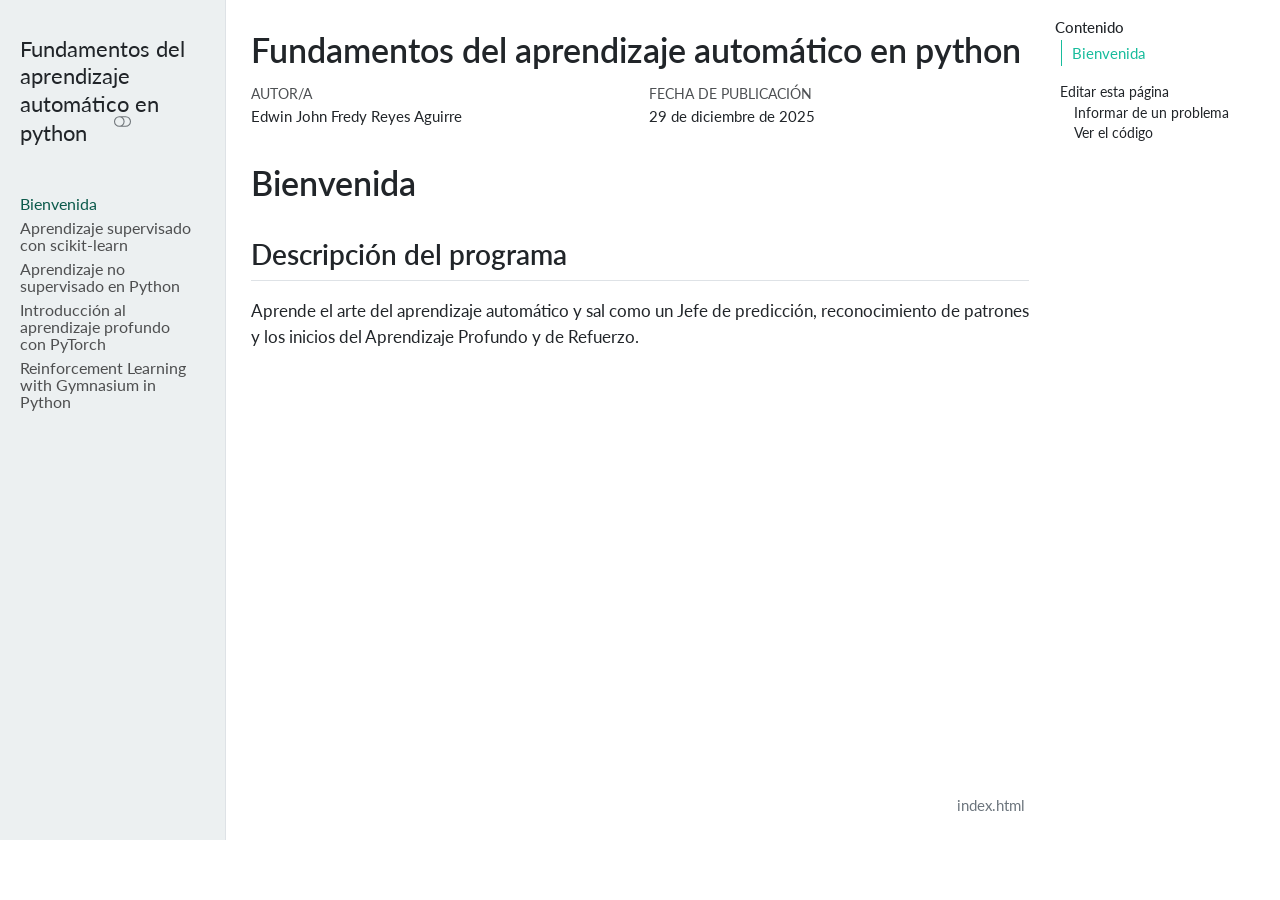
==== docs/index.html @ f4678361 "Inicializa libro Quarto del programa" ====
<!DOCTYPE html>
<html xmlns="http://www.w3.org/1999/xhtml" lang="es" xml:lang="es"><head>

<meta charset="utf-8">
<meta name="generator" content="quarto-1.7.32">

<meta name="viewport" content="width=device-width, initial-scale=1.0, user-scalable=yes">

<meta name="author" content="Edwin John Fredy Reyes Aguirre">

<title>Fundamentos del aprendizaje automático en python</title>
<style>
code{white-space: pre-wrap;}
span.smallcaps{font-variant: small-caps;}
div.columns{display: flex; gap: min(4vw, 1.5em);}
div.column{flex: auto; overflow-x: auto;}
div.hanging-indent{margin-left: 1.5em; text-indent: -1.5em;}
ul.task-list{list-style: none;}
ul.task-list li input[type="checkbox"] {
  width: 0.8em;
  margin: 0 0.8em 0.2em -1em; /* quarto-specific, see https://github.com/quarto-dev/quarto-cli/issues/4556 */ 
  vertical-align: middle;
}
</style>


<script src="site_libs/quarto-nav/quarto-nav.js"></script>
<script src="site_libs/quarto-nav/headroom.min.js"></script>
<script src="site_libs/clipboard/clipboard.min.js"></script>
<script src="site_libs/quarto-search/autocomplete.umd.js"></script>
<script src="site_libs/quarto-search/fuse.min.js"></script>
<script src="site_libs/quarto-search/quarto-search.js"></script>
<meta name="quarto:offset" content="./">
<link href="./01_Aprendizaje_supervisado_con_scikitlearn/index.html" rel="next">
<script src="site_libs/quarto-html/quarto.js" type="module"></script>
<script src="site_libs/quarto-html/tabsets/tabsets.js" type="module"></script>
<script src="site_libs/quarto-html/popper.min.js"></script>
<script src="site_libs/quarto-html/tippy.umd.min.js"></script>
<script src="site_libs/quarto-html/anchor.min.js"></script>
<link href="site_libs/quarto-html/tippy.css" rel="stylesheet">
<link href="site_libs/quarto-html/quarto-syntax-highlighting-37eea08aefeeee20ff55810ff984fec1.css" rel="stylesheet" class="quarto-color-scheme" id="quarto-text-highlighting-styles">
<link href="site_libs/quarto-html/quarto-syntax-highlighting-dark-2fef5ea3f8957b3e4ecc936fc74692ca.css" rel="stylesheet" class="quarto-color-scheme quarto-color-alternate" id="quarto-text-highlighting-styles">
<link href="site_libs/quarto-html/quarto-syntax-highlighting-37eea08aefeeee20ff55810ff984fec1.css" rel="stylesheet" class="quarto-color-scheme-extra" id="quarto-text-highlighting-styles">
<script src="site_libs/bootstrap/bootstrap.min.js"></script>
<link href="site_libs/bootstrap/bootstrap-icons.css" rel="stylesheet">
<link href="site_libs/bootstrap/bootstrap-5e8cc9216a41cce6523c7b1d157767ec.min.css" rel="stylesheet" append-hash="true" class="quarto-color-scheme" id="quarto-bootstrap" data-mode="light">
<link href="site_libs/bootstrap/bootstrap-dark-7fdf8adc87078268c1c941beff8fc26f.min.css" rel="stylesheet" append-hash="true" class="quarto-color-scheme quarto-color-alternate" id="quarto-bootstrap" data-mode="dark">
<link href="site_libs/bootstrap/bootstrap-5e8cc9216a41cce6523c7b1d157767ec.min.css" rel="stylesheet" append-hash="true" class="quarto-color-scheme-extra" id="quarto-bootstrap" data-mode="light">
<script id="quarto-search-options" type="application/json">{
  "location": "sidebar",
  "copy-button": false,
  "collapse-after": 3,
  "panel-placement": "start",
  "type": "textbox",
  "limit": 50,
  "keyboard-shortcut": [
    "f",
    "/",
    "s"
  ],
  "show-item-context": false,
  "language": {
    "search-no-results-text": "Sin resultados",
    "search-matching-documents-text": "documentos encontrados",
    "search-copy-link-title": "Copiar el enlace en la búsqueda",
    "search-hide-matches-text": "Ocultar resultados adicionales",
    "search-more-match-text": "resultado adicional en este documento",
    "search-more-matches-text": "resultados adicionales en este documento",
    "search-clear-button-title": "Borrar",
    "search-text-placeholder": "",
    "search-detached-cancel-button-title": "Cancelar",
    "search-submit-button-title": "Enviar",
    "search-label": "Buscar"
  }
}</script>


</head>

<body class="nav-sidebar docked quarto-light"><script id="quarto-html-before-body" type="application/javascript">
    const toggleBodyColorMode = (bsSheetEl) => {
      const mode = bsSheetEl.getAttribute("data-mode");
      const bodyEl = window.document.querySelector("body");
      if (mode === "dark") {
        bodyEl.classList.add("quarto-dark");
        bodyEl.classList.remove("quarto-light");
      } else {
        bodyEl.classList.add("quarto-light");
        bodyEl.classList.remove("quarto-dark");
      }
    }
    const toggleBodyColorPrimary = () => {
      const bsSheetEl = window.document.querySelector("link#quarto-bootstrap:not([rel=disabled-stylesheet])");
      if (bsSheetEl) {
        toggleBodyColorMode(bsSheetEl);
      }
    }
    const setColorSchemeToggle = (alternate) => {
      const toggles = window.document.querySelectorAll('.quarto-color-scheme-toggle');
      for (let i=0; i < toggles.length; i++) {
        const toggle = toggles[i];
        if (toggle) {
          if (alternate) {
            toggle.classList.add("alternate");
          } else {
            toggle.classList.remove("alternate");
          }
        }
      }
    };
    const toggleColorMode = (alternate) => {
      // Switch the stylesheets
      const primaryStylesheets = window.document.querySelectorAll('link.quarto-color-scheme:not(.quarto-color-alternate)');
      const alternateStylesheets = window.document.querySelectorAll('link.quarto-color-scheme.quarto-color-alternate');
      manageTransitions('#quarto-margin-sidebar .nav-link', false);
      if (alternate) {
        // note: dark is layered on light, we don't disable primary!
        enableStylesheet(alternateStylesheets);
        for (const sheetNode of alternateStylesheets) {
          if (sheetNode.id === "quarto-bootstrap") {
            toggleBodyColorMode(sheetNode);
          }
        }
      } else {
        disableStylesheet(alternateStylesheets);
        enableStylesheet(primaryStylesheets)
        toggleBodyColorPrimary();
      }
      manageTransitions('#quarto-margin-sidebar .nav-link', true);
      // Switch the toggles
      setColorSchemeToggle(alternate)
      // Hack to workaround the fact that safari doesn't
      // properly recolor the scrollbar when toggling (#1455)
      if (navigator.userAgent.indexOf('Safari') > 0 && navigator.userAgent.indexOf('Chrome') == -1) {
        manageTransitions("body", false);
        window.scrollTo(0, 1);
        setTimeout(() => {
          window.scrollTo(0, 0);
          manageTransitions("body", true);
        }, 40);
      }
    }
    const disableStylesheet = (stylesheets) => {
      for (let i=0; i < stylesheets.length; i++) {
        const stylesheet = stylesheets[i];
        stylesheet.rel = 'disabled-stylesheet';
      }
    }
    const enableStylesheet = (stylesheets) => {
      for (let i=0; i < stylesheets.length; i++) {
        const stylesheet = stylesheets[i];
        if(stylesheet.rel !== 'stylesheet') { // for Chrome, which will still FOUC without this check
          stylesheet.rel = 'stylesheet';
        }
      }
    }
    const manageTransitions = (selector, allowTransitions) => {
      const els = window.document.querySelectorAll(selector);
      for (let i=0; i < els.length; i++) {
        const el = els[i];
        if (allowTransitions) {
          el.classList.remove('notransition');
        } else {
          el.classList.add('notransition');
        }
      }
    }
    const isFileUrl = () => {
      return window.location.protocol === 'file:';
    }
    const hasAlternateSentinel = () => {
      let styleSentinel = getColorSchemeSentinel();
      if (styleSentinel !== null) {
        return styleSentinel === "alternate";
      } else {
        return false;
      }
    }
    const setStyleSentinel = (alternate) => {
      const value = alternate ? "alternate" : "default";
      if (!isFileUrl()) {
        window.localStorage.setItem("quarto-color-scheme", value);
      } else {
        localAlternateSentinel = value;
      }
    }
    const getColorSchemeSentinel = () => {
      if (!isFileUrl()) {
        const storageValue = window.localStorage.getItem("quarto-color-scheme");
        return storageValue != null ? storageValue : localAlternateSentinel;
      } else {
        return localAlternateSentinel;
      }
    }
    const toggleGiscusIfUsed = (isAlternate, darkModeDefault) => {
      const baseTheme = document.querySelector('#giscus-base-theme')?.value ?? 'light';
      const alternateTheme = document.querySelector('#giscus-alt-theme')?.value ?? 'dark';
      let newTheme = '';
      if(authorPrefersDark) {
        newTheme = isAlternate ? baseTheme : alternateTheme;
      } else {
        newTheme = isAlternate ? alternateTheme : baseTheme;
      }
      const changeGiscusTheme = () => {
        // From: https://github.com/giscus/giscus/issues/336
        const sendMessage = (message) => {
          const iframe = document.querySelector('iframe.giscus-frame');
          if (!iframe) return;
          iframe.contentWindow.postMessage({ giscus: message }, 'https://giscus.app');
        }
        sendMessage({
          setConfig: {
            theme: newTheme
          }
        });
      }
      const isGiscussLoaded = window.document.querySelector('iframe.giscus-frame') !== null;
      if (isGiscussLoaded) {
        changeGiscusTheme();
      }
    };
    const authorPrefersDark = false;
    const darkModeDefault = authorPrefersDark;
      document.querySelector('link#quarto-text-highlighting-styles.quarto-color-scheme-extra').rel = 'disabled-stylesheet';
      document.querySelector('link#quarto-bootstrap.quarto-color-scheme-extra').rel = 'disabled-stylesheet';
    let localAlternateSentinel = darkModeDefault ? 'alternate' : 'default';
    // Dark / light mode switch
    window.quartoToggleColorScheme = () => {
      // Read the current dark / light value
      let toAlternate = !hasAlternateSentinel();
      toggleColorMode(toAlternate);
      setStyleSentinel(toAlternate);
      toggleGiscusIfUsed(toAlternate, darkModeDefault);
      window.dispatchEvent(new Event('resize'));
    };
    // Switch to dark mode if need be
    if (hasAlternateSentinel()) {
      toggleColorMode(true);
    } else {
      toggleColorMode(false);
    }
  </script>

<div id="quarto-search-results"></div>
  <header id="quarto-header" class="headroom fixed-top">
  <nav class="quarto-secondary-nav">
    <div class="container-fluid d-flex">
      <button type="button" class="quarto-btn-toggle btn" data-bs-toggle="collapse" role="button" data-bs-target=".quarto-sidebar-collapse-item" aria-controls="quarto-sidebar" aria-expanded="false" aria-label="Alternar barra lateral" onclick="if (window.quartoToggleHeadroom) { window.quartoToggleHeadroom(); }">
        <i class="bi bi-layout-text-sidebar-reverse"></i>
      </button>
        <nav class="quarto-page-breadcrumbs" aria-label="breadcrumb"><ol class="breadcrumb"><li class="breadcrumb-item"><a href="./index.html">Bienvenida</a></li></ol></nav>
        <a class="flex-grow-1" role="navigation" data-bs-toggle="collapse" data-bs-target=".quarto-sidebar-collapse-item" aria-controls="quarto-sidebar" aria-expanded="false" aria-label="Alternar barra lateral" onclick="if (window.quartoToggleHeadroom) { window.quartoToggleHeadroom(); }">      
        </a>
      <button type="button" class="btn quarto-search-button" aria-label="Buscar" onclick="window.quartoOpenSearch();">
        <i class="bi bi-search"></i>
      </button>
    </div>
  </nav>
</header>
<!-- content -->
<div id="quarto-content" class="quarto-container page-columns page-rows-contents page-layout-article">
<!-- sidebar -->
  <nav id="quarto-sidebar" class="sidebar collapse collapse-horizontal quarto-sidebar-collapse-item sidebar-navigation docked overflow-auto">
    <div class="pt-lg-2 mt-2 text-left sidebar-header">
    <div class="sidebar-title mb-0 py-0">
      <a href="./">Fundamentos del aprendizaje automático en python</a> 
        <div class="sidebar-tools-main tools-wide">
    <a href="https://github.com/JohnReyes02/fundamentos-aprendizaje-automatico-python" title="Ejecutar el código" class="quarto-navigation-tool px-1" aria-label="Ejecutar el código"><i class="bi bi-github"></i></a>
    <div class="dropdown">
      <a href="" title="Compartir" id="quarto-navigation-tool-dropdown-0" class="quarto-navigation-tool dropdown-toggle px-1" data-bs-toggle="dropdown" aria-expanded="false" role="link" aria-label="Compartir"><i class="bi bi-share"></i></a>
      <ul class="dropdown-menu" aria-labelledby="quarto-navigation-tool-dropdown-0">
          <li>
            <a class="dropdown-item sidebar-tools-main-item" href="https://twitter.com/intent/tweet?url=|url|">
              <i class="bi bi-twitter pe-1"></i>
            Twitter
            </a>
          </li>
          <li>
            <a class="dropdown-item sidebar-tools-main-item" href="https://www.facebook.com/sharer/sharer.php?u=|url|">
              <i class="bi bi-facebook pe-1"></i>
            Facebook
            </a>
          </li>
          <li>
            <a class="dropdown-item sidebar-tools-main-item" href="https://www.linkedin.com/sharing/share-offsite/?url=|url|">
              <i class="bi bi-linkedin pe-1"></i>
            LinkedIn
            </a>
          </li>
      </ul>
    </div>
  <a href="" class="quarto-color-scheme-toggle quarto-navigation-tool  px-1" onclick="window.quartoToggleColorScheme(); return false;" title="Alternar modo oscuro"><i class="bi"></i></a>
</div>
    </div>
      </div>
        <div class="mt-2 flex-shrink-0 align-items-center">
        <div class="sidebar-search">
        <div id="quarto-search" class="" title="Buscar"></div>
        </div>
        </div>
    <div class="sidebar-menu-container"> 
    <ul class="list-unstyled mt-1">
        <li class="sidebar-item">
  <div class="sidebar-item-container"> 
  <a href="./index.html" class="sidebar-item-text sidebar-link active">
 <span class="menu-text">Bienvenida</span></a>
  </div>
</li>
        <li class="sidebar-item sidebar-item-section">
      <div class="sidebar-item-container"> 
            <a class="sidebar-item-text sidebar-link text-start collapsed" data-bs-toggle="collapse" data-bs-target="#quarto-sidebar-section-1" role="navigation" aria-expanded="false">
 <span class="menu-text">Aprendizaje supervisado con scikit-learn</span></a>
          <a class="sidebar-item-toggle text-start collapsed" data-bs-toggle="collapse" data-bs-target="#quarto-sidebar-section-1" role="navigation" aria-expanded="false" aria-label="Alternar sección">
            <i class="bi bi-chevron-right ms-2"></i>
          </a> 
      </div>
      <ul id="quarto-sidebar-section-1" class="collapse list-unstyled sidebar-section depth1 ">  
          <li class="sidebar-item">
  <div class="sidebar-item-container"> 
  <a href="./01_Aprendizaje_supervisado_con_scikitlearn/index.html" class="sidebar-item-text sidebar-link"><span class="chapter-title">index.html</span></a>
  </div>
</li>
      </ul>
  </li>
        <li class="sidebar-item sidebar-item-section">
      <div class="sidebar-item-container"> 
            <a class="sidebar-item-text sidebar-link text-start collapsed" data-bs-toggle="collapse" data-bs-target="#quarto-sidebar-section-2" role="navigation" aria-expanded="false">
 <span class="menu-text">Aprendizaje no supervisado en Python</span></a>
          <a class="sidebar-item-toggle text-start collapsed" data-bs-toggle="collapse" data-bs-target="#quarto-sidebar-section-2" role="navigation" aria-expanded="false" aria-label="Alternar sección">
            <i class="bi bi-chevron-right ms-2"></i>
          </a> 
      </div>
      <ul id="quarto-sidebar-section-2" class="collapse list-unstyled sidebar-section depth1 ">  
          <li class="sidebar-item">
  <div class="sidebar-item-container"> 
  <a href="./02_Aprendizaje_no_supervisado_en_python/index.html" class="sidebar-item-text sidebar-link"><span class="chapter-title">index.html</span></a>
  </div>
</li>
      </ul>
  </li>
        <li class="sidebar-item sidebar-item-section">
      <div class="sidebar-item-container"> 
            <a class="sidebar-item-text sidebar-link text-start collapsed" data-bs-toggle="collapse" data-bs-target="#quarto-sidebar-section-3" role="navigation" aria-expanded="false">
 <span class="menu-text">Introducción al aprendizaje profundo con PyTorch</span></a>
          <a class="sidebar-item-toggle text-start collapsed" data-bs-toggle="collapse" data-bs-target="#quarto-sidebar-section-3" role="navigation" aria-expanded="false" aria-label="Alternar sección">
            <i class="bi bi-chevron-right ms-2"></i>
          </a> 
      </div>
      <ul id="quarto-sidebar-section-3" class="collapse list-unstyled sidebar-section depth1 ">  
          <li class="sidebar-item">
  <div class="sidebar-item-container"> 
  <a href="./03_Introduccion_al_aprendizaje_profundo_con_pytorch/index.html" class="sidebar-item-text sidebar-link"><span class="chapter-title">index.html</span></a>
  </div>
</li>
      </ul>
  </li>
        <li class="sidebar-item sidebar-item-section">
      <div class="sidebar-item-container"> 
            <a class="sidebar-item-text sidebar-link text-start collapsed" data-bs-toggle="collapse" data-bs-target="#quarto-sidebar-section-4" role="navigation" aria-expanded="false">
 <span class="menu-text">Reinforcement Learning with Gymnasium in Python</span></a>
          <a class="sidebar-item-toggle text-start collapsed" data-bs-toggle="collapse" data-bs-target="#quarto-sidebar-section-4" role="navigation" aria-expanded="false" aria-label="Alternar sección">
            <i class="bi bi-chevron-right ms-2"></i>
          </a> 
      </div>
      <ul id="quarto-sidebar-section-4" class="collapse list-unstyled sidebar-section depth1 ">  
          <li class="sidebar-item">
  <div class="sidebar-item-container"> 
  <a href="./04_Reinforcement_learning_with_gymnasium_in_python/index.html" class="sidebar-item-text sidebar-link"><span class="chapter-title">index.html</span></a>
  </div>
</li>
      </ul>
  </li>
    </ul>
    </div>
</nav>
<div id="quarto-sidebar-glass" class="quarto-sidebar-collapse-item" data-bs-toggle="collapse" data-bs-target=".quarto-sidebar-collapse-item"></div>
<!-- margin-sidebar -->
    <div id="quarto-margin-sidebar" class="sidebar margin-sidebar">
        <nav id="TOC" role="doc-toc" class="toc-active">
    <h2 id="toc-title">Contenido</h2>
   
  <ul>
  <li><a href="#bienvenida" id="toc-bienvenida" class="nav-link active" data-scroll-target="#bienvenida">Bienvenida</a>
  <ul class="collapse">
  <li><a href="#descripción-del-programa" id="toc-descripción-del-programa" class="nav-link" data-scroll-target="#descripción-del-programa">Descripción del programa</a></li>
  </ul></li>
  </ul>
<div class="toc-actions"><ul><li><a href="https://github.com/JohnReyes02/fundamentos-aprendizaje-automatico-python/edit/main/index.qmd" class="toc-action"><i class="bi bi-github"></i>Editar esta página</a></li><li><a href="https://github.com/JohnReyes02/fundamentos-aprendizaje-automatico-python/issues/new" class="toc-action"><i class="bi empty"></i>Informar de un problema</a></li><li><a href="https://github.com/JohnReyes02/fundamentos-aprendizaje-automatico-python/blob/main/index.qmd" class="toc-action"><i class="bi empty"></i>Ver el código</a></li></ul></div></nav>
    </div>
<!-- main -->
<main class="content" id="quarto-document-content">


<header id="title-block-header" class="quarto-title-block default">
<div class="quarto-title">
<h1 class="title">Fundamentos del aprendizaje automático en python</h1>
</div>



<div class="quarto-title-meta">

    <div>
    <div class="quarto-title-meta-heading">Autor/a</div>
    <div class="quarto-title-meta-contents">
             <p>Edwin John Fredy Reyes Aguirre </p>
          </div>
  </div>
    
    <div>
    <div class="quarto-title-meta-heading">Fecha de publicación</div>
    <div class="quarto-title-meta-contents">
      <p class="date">29 de diciembre de 2025</p>
    </div>
  </div>
  
    
  </div>
  


</header>


<section id="bienvenida" class="level1 unnumbered">
<h1 class="unnumbered">Bienvenida</h1>
<section id="descripción-del-programa" class="level2">
<h2 class="anchored" data-anchor-id="descripción-del-programa">Descripción del programa</h2>
<p>Aprende el arte del aprendizaje automático y sal como un Jefe de predicción, reconocimiento de patrones y los inicios del Aprendizaje Profundo y de Refuerzo.</p>


</section>
</section>

</main> <!-- /main -->
<script id="quarto-html-after-body" type="application/javascript">
  window.document.addEventListener("DOMContentLoaded", function (event) {
    // Ensure there is a toggle, if there isn't float one in the top right
    if (window.document.querySelector('.quarto-color-scheme-toggle') === null) {
      const a = window.document.createElement('a');
      a.classList.add('top-right');
      a.classList.add('quarto-color-scheme-toggle');
      a.href = "";
      a.onclick = function() { try { window.quartoToggleColorScheme(); } catch {} return false; };
      const i = window.document.createElement("i");
      i.classList.add('bi');
      a.appendChild(i);
      window.document.body.appendChild(a);
    }
    setColorSchemeToggle(hasAlternateSentinel())
    const icon = "";
    const anchorJS = new window.AnchorJS();
    anchorJS.options = {
      placement: 'right',
      icon: icon
    };
    anchorJS.add('.anchored');
    const isCodeAnnotation = (el) => {
      for (const clz of el.classList) {
        if (clz.startsWith('code-annotation-')) {                     
          return true;
        }
      }
      return false;
    }
    const onCopySuccess = function(e) {
      // button target
      const button = e.trigger;
      // don't keep focus
      button.blur();
      // flash "checked"
      button.classList.add('code-copy-button-checked');
      var currentTitle = button.getAttribute("title");
      button.setAttribute("title", "Copiado");
      let tooltip;
      if (window.bootstrap) {
        button.setAttribute("data-bs-toggle", "tooltip");
        button.setAttribute("data-bs-placement", "left");
        button.setAttribute("data-bs-title", "Copiado");
        tooltip = new bootstrap.Tooltip(button, 
          { trigger: "manual", 
            customClass: "code-copy-button-tooltip",
            offset: [0, -8]});
        tooltip.show();    
      }
      setTimeout(function() {
        if (tooltip) {
          tooltip.hide();
          button.removeAttribute("data-bs-title");
          button.removeAttribute("data-bs-toggle");
          button.removeAttribute("data-bs-placement");
        }
        button.setAttribute("title", currentTitle);
        button.classList.remove('code-copy-button-checked');
      }, 1000);
      // clear code selection
      e.clearSelection();
    }
    const getTextToCopy = function(trigger) {
        const codeEl = trigger.previousElementSibling.cloneNode(true);
        for (const childEl of codeEl.children) {
          if (isCodeAnnotation(childEl)) {
            childEl.remove();
          }
        }
        return codeEl.innerText;
    }
    const clipboard = new window.ClipboardJS('.code-copy-button:not([data-in-quarto-modal])', {
      text: getTextToCopy
    });
    clipboard.on('success', onCopySuccess);
    if (window.document.getElementById('quarto-embedded-source-code-modal')) {
      const clipboardModal = new window.ClipboardJS('.code-copy-button[data-in-quarto-modal]', {
        text: getTextToCopy,
        container: window.document.getElementById('quarto-embedded-source-code-modal')
      });
      clipboardModal.on('success', onCopySuccess);
    }
      var localhostRegex = new RegExp(/^(?:http|https):\/\/localhost\:?[0-9]*\//);
      var mailtoRegex = new RegExp(/^mailto:/);
        var filterRegex = new RegExp('/' + window.location.host + '/');
      var isInternal = (href) => {
          return filterRegex.test(href) || localhostRegex.test(href) || mailtoRegex.test(href);
      }
      // Inspect non-navigation links and adorn them if external
     var links = window.document.querySelectorAll('a[href]:not(.nav-link):not(.navbar-brand):not(.toc-action):not(.sidebar-link):not(.sidebar-item-toggle):not(.pagination-link):not(.no-external):not([aria-hidden]):not(.dropdown-item):not(.quarto-navigation-tool):not(.about-link)');
      for (var i=0; i<links.length; i++) {
        const link = links[i];
        if (!isInternal(link.href)) {
          // undo the damage that might have been done by quarto-nav.js in the case of
          // links that we want to consider external
          if (link.dataset.originalHref !== undefined) {
            link.href = link.dataset.originalHref;
          }
        }
      }
    function tippyHover(el, contentFn, onTriggerFn, onUntriggerFn) {
      const config = {
        allowHTML: true,
        maxWidth: 500,
        delay: 100,
        arrow: false,
        appendTo: function(el) {
            return el.parentElement;
        },
        interactive: true,
        interactiveBorder: 10,
        theme: 'quarto',
        placement: 'bottom-start',
      };
      if (contentFn) {
        config.content = contentFn;
      }
      if (onTriggerFn) {
        config.onTrigger = onTriggerFn;
      }
      if (onUntriggerFn) {
        config.onUntrigger = onUntriggerFn;
      }
      window.tippy(el, config); 
    }
    const noterefs = window.document.querySelectorAll('a[role="doc-noteref"]');
    for (var i=0; i<noterefs.length; i++) {
      const ref = noterefs[i];
      tippyHover(ref, function() {
        // use id or data attribute instead here
        let href = ref.getAttribute('data-footnote-href') || ref.getAttribute('href');
        try { href = new URL(href).hash; } catch {}
        const id = href.replace(/^#\/?/, "");
        const note = window.document.getElementById(id);
        if (note) {
          return note.innerHTML;
        } else {
          return "";
        }
      });
    }
    const xrefs = window.document.querySelectorAll('a.quarto-xref');
    const processXRef = (id, note) => {
      // Strip column container classes
      const stripColumnClz = (el) => {
        el.classList.remove("page-full", "page-columns");
        if (el.children) {
          for (const child of el.children) {
            stripColumnClz(child);
          }
        }
      }
      stripColumnClz(note)
      if (id === null || id.startsWith('sec-')) {
        // Special case sections, only their first couple elements
        const container = document.createElement("div");
        if (note.children && note.children.length > 2) {
          container.appendChild(note.children[0].cloneNode(true));
          for (let i = 1; i < note.children.length; i++) {
            const child = note.children[i];
            if (child.tagName === "P" && child.innerText === "") {
              continue;
            } else {
              container.appendChild(child.cloneNode(true));
              break;
            }
          }
          if (window.Quarto?.typesetMath) {
            window.Quarto.typesetMath(container);
          }
          return container.innerHTML
        } else {
          if (window.Quarto?.typesetMath) {
            window.Quarto.typesetMath(note);
          }
          return note.innerHTML;
        }
      } else {
        // Remove any anchor links if they are present
        const anchorLink = note.querySelector('a.anchorjs-link');
        if (anchorLink) {
          anchorLink.remove();
        }
        if (window.Quarto?.typesetMath) {
          window.Quarto.typesetMath(note);
        }
        if (note.classList.contains("callout")) {
          return note.outerHTML;
        } else {
          return note.innerHTML;
        }
      }
    }
    for (var i=0; i<xrefs.length; i++) {
      const xref = xrefs[i];
      tippyHover(xref, undefined, function(instance) {
        instance.disable();
        let url = xref.getAttribute('href');
        let hash = undefined; 
        if (url.startsWith('#')) {
          hash = url;
        } else {
          try { hash = new URL(url).hash; } catch {}
        }
        if (hash) {
          const id = hash.replace(/^#\/?/, "");
          const note = window.document.getElementById(id);
          if (note !== null) {
            try {
              const html = processXRef(id, note.cloneNode(true));
              instance.setContent(html);
            } finally {
              instance.enable();
              instance.show();
            }
          } else {
            // See if we can fetch this
            fetch(url.split('#')[0])
            .then(res => res.text())
            .then(html => {
              const parser = new DOMParser();
              const htmlDoc = parser.parseFromString(html, "text/html");
              const note = htmlDoc.getElementById(id);
              if (note !== null) {
                const html = processXRef(id, note);
                instance.setContent(html);
              } 
            }).finally(() => {
              instance.enable();
              instance.show();
            });
          }
        } else {
          // See if we can fetch a full url (with no hash to target)
          // This is a special case and we should probably do some content thinning / targeting
          fetch(url)
          .then(res => res.text())
          .then(html => {
            const parser = new DOMParser();
            const htmlDoc = parser.parseFromString(html, "text/html");
            const note = htmlDoc.querySelector('main.content');
            if (note !== null) {
              // This should only happen for chapter cross references
              // (since there is no id in the URL)
              // remove the first header
              if (note.children.length > 0 && note.children[0].tagName === "HEADER") {
                note.children[0].remove();
              }
              const html = processXRef(null, note);
              instance.setContent(html);
            } 
          }).finally(() => {
            instance.enable();
            instance.show();
          });
        }
      }, function(instance) {
      });
    }
        let selectedAnnoteEl;
        const selectorForAnnotation = ( cell, annotation) => {
          let cellAttr = 'data-code-cell="' + cell + '"';
          let lineAttr = 'data-code-annotation="' +  annotation + '"';
          const selector = 'span[' + cellAttr + '][' + lineAttr + ']';
          return selector;
        }
        const selectCodeLines = (annoteEl) => {
          const doc = window.document;
          const targetCell = annoteEl.getAttribute("data-target-cell");
          const targetAnnotation = annoteEl.getAttribute("data-target-annotation");
          const annoteSpan = window.document.querySelector(selectorForAnnotation(targetCell, targetAnnotation));
          const lines = annoteSpan.getAttribute("data-code-lines").split(",");
          const lineIds = lines.map((line) => {
            return targetCell + "-" + line;
          })
          let top = null;
          let height = null;
          let parent = null;
          if (lineIds.length > 0) {
              //compute the position of the single el (top and bottom and make a div)
              const el = window.document.getElementById(lineIds[0]);
              top = el.offsetTop;
              height = el.offsetHeight;
              parent = el.parentElement.parentElement;
            if (lineIds.length > 1) {
              const lastEl = window.document.getElementById(lineIds[lineIds.length - 1]);
              const bottom = lastEl.offsetTop + lastEl.offsetHeight;
              height = bottom - top;
            }
            if (top !== null && height !== null && parent !== null) {
              // cook up a div (if necessary) and position it 
              let div = window.document.getElementById("code-annotation-line-highlight");
              if (div === null) {
                div = window.document.createElement("div");
                div.setAttribute("id", "code-annotation-line-highlight");
                div.style.position = 'absolute';
                parent.appendChild(div);
              }
              div.style.top = top - 2 + "px";
              div.style.height = height + 4 + "px";
              div.style.left = 0;
              let gutterDiv = window.document.getElementById("code-annotation-line-highlight-gutter");
              if (gutterDiv === null) {
                gutterDiv = window.document.createElement("div");
                gutterDiv.setAttribute("id", "code-annotation-line-highlight-gutter");
                gutterDiv.style.position = 'absolute';
                const codeCell = window.document.getElementById(targetCell);
                const gutter = codeCell.querySelector('.code-annotation-gutter');
                gutter.appendChild(gutterDiv);
              }
              gutterDiv.style.top = top - 2 + "px";
              gutterDiv.style.height = height + 4 + "px";
            }
            selectedAnnoteEl = annoteEl;
          }
        };
        const unselectCodeLines = () => {
          const elementsIds = ["code-annotation-line-highlight", "code-annotation-line-highlight-gutter"];
          elementsIds.forEach((elId) => {
            const div = window.document.getElementById(elId);
            if (div) {
              div.remove();
            }
          });
          selectedAnnoteEl = undefined;
        };
          // Handle positioning of the toggle
      window.addEventListener(
        "resize",
        throttle(() => {
          elRect = undefined;
          if (selectedAnnoteEl) {
            selectCodeLines(selectedAnnoteEl);
          }
        }, 10)
      );
      function throttle(fn, ms) {
      let throttle = false;
      let timer;
        return (...args) => {
          if(!throttle) { // first call gets through
              fn.apply(this, args);
              throttle = true;
          } else { // all the others get throttled
              if(timer) clearTimeout(timer); // cancel #2
              timer = setTimeout(() => {
                fn.apply(this, args);
                timer = throttle = false;
              }, ms);
          }
        };
      }
        // Attach click handler to the DT
        const annoteDls = window.document.querySelectorAll('dt[data-target-cell]');
        for (const annoteDlNode of annoteDls) {
          annoteDlNode.addEventListener('click', (event) => {
            const clickedEl = event.target;
            if (clickedEl !== selectedAnnoteEl) {
              unselectCodeLines();
              const activeEl = window.document.querySelector('dt[data-target-cell].code-annotation-active');
              if (activeEl) {
                activeEl.classList.remove('code-annotation-active');
              }
              selectCodeLines(clickedEl);
              clickedEl.classList.add('code-annotation-active');
            } else {
              // Unselect the line
              unselectCodeLines();
              clickedEl.classList.remove('code-annotation-active');
            }
          });
        }
    const findCites = (el) => {
      const parentEl = el.parentElement;
      if (parentEl) {
        const cites = parentEl.dataset.cites;
        if (cites) {
          return {
            el,
            cites: cites.split(' ')
          };
        } else {
          return findCites(el.parentElement)
        }
      } else {
        return undefined;
      }
    };
    var bibliorefs = window.document.querySelectorAll('a[role="doc-biblioref"]');
    for (var i=0; i<bibliorefs.length; i++) {
      const ref = bibliorefs[i];
      const citeInfo = findCites(ref);
      if (citeInfo) {
        tippyHover(citeInfo.el, function() {
          var popup = window.document.createElement('div');
          citeInfo.cites.forEach(function(cite) {
            var citeDiv = window.document.createElement('div');
            citeDiv.classList.add('hanging-indent');
            citeDiv.classList.add('csl-entry');
            var biblioDiv = window.document.getElementById('ref-' + cite);
            if (biblioDiv) {
              citeDiv.innerHTML = biblioDiv.innerHTML;
            }
            popup.appendChild(citeDiv);
          });
          return popup.innerHTML;
        });
      }
    }
  });
  </script>
<nav class="page-navigation">
  <div class="nav-page nav-page-previous">
  </div>
  <div class="nav-page nav-page-next">
      <a href="./01_Aprendizaje_supervisado_con_scikitlearn/index.html" class="pagination-link" aria-label="index.html">
        <span class="nav-page-text"><span class="chapter-title">index.html</span></span> <i class="bi bi-arrow-right-short"></i>
      </a>
  </div>
</nav>
</div> <!-- /content -->




<footer class="footer"><div class="nav-footer"><div class="nav-footer-center"><div class="toc-actions d-sm-block d-md-none"><ul><li><a href="https://github.com/JohnReyes02/fundamentos-aprendizaje-automatico-python/edit/main/index.qmd" class="toc-action"><i class="bi bi-github"></i>Editar esta página</a></li><li><a href="https://github.com/JohnReyes02/fundamentos-aprendizaje-automatico-python/issues/new" class="toc-action"><i class="bi empty"></i>Informar de un problema</a></li><li><a href="https://github.com/JohnReyes02/fundamentos-aprendizaje-automatico-python/blob/main/index.qmd" class="toc-action"><i class="bi empty"></i>Ver el código</a></li></ul></div></div></div></footer></body></html>
---- docs/site_libs/quarto-html/tippy.css ----
.tippy-box[data-animation=fade][data-state=hidden]{opacity:0}[data-tippy-root]{max-width:calc(100vw - 10px)}.tippy-box{position:relative;background-color:#333;color:#fff;border-radius:4px;font-size:14px;line-height:1.4;white-space:normal;outline:0;transition-property:transform,visibility,opacity}.tippy-box[data-placement^=top]>.tippy-arrow{bottom:0}.tippy-box[data-placement^=top]>.tippy-arrow:before{bottom:-7px;left:0;border-width:8px 8px 0;border-top-color:initial;transform-origin:center top}.tippy-box[data-placement^=bottom]>.tippy-arrow{top:0}.tippy-box[data-placement^=bottom]>.tippy-arrow:before{top:-7px;left:0;border-width:0 8px 8px;border-bottom-color:initial;transform-origin:center bottom}.tippy-box[data-placement^=left]>.tippy-arrow{right:0}.tippy-box[data-placement^=left]>.tippy-arrow:before{border-width:8px 0 8px 8px;border-left-color:initial;right:-7px;transform-origin:center left}.tippy-box[data-placement^=right]>.tippy-arrow{left:0}.tippy-box[data-placement^=right]>.tippy-arrow:before{left:-7px;border-width:8px 8px 8px 0;border-right-color:initial;transform-origin:center right}.tippy-box[data-inertia][data-state=visible]{transition-timing-function:cubic-bezier(.54,1.5,.38,1.11)}.tippy-arrow{width:16px;height:16px;color:#333}.tippy-arrow:before{content:"";position:absolute;border-color:transparent;border-style:solid}.tippy-content{position:relative;padding:5px 9px;z-index:1}
---- docs/site_libs/quarto-html/quarto-syntax-highlighting-37eea08aefeeee20ff55810ff984fec1.css ----
/* quarto syntax highlight colors */
:root {
  --quarto-hl-ot-color: #003B4F;
  --quarto-hl-at-color: #657422;
  --quarto-hl-ss-color: #20794D;
  --quarto-hl-an-color: #5E5E5E;
  --quarto-hl-fu-color: #4758AB;
  --quarto-hl-st-color: #20794D;
  --quarto-hl-cf-color: #003B4F;
  --quarto-hl-op-color: #5E5E5E;
  --quarto-hl-er-color: #AD0000;
  --quarto-hl-bn-color: #AD0000;
  --quarto-hl-al-color: #AD0000;
  --quarto-hl-va-color: #111111;
  --quarto-hl-bu-color: inherit;
  --quarto-hl-ex-color: inherit;
  --quarto-hl-pp-color: #AD0000;
  --quarto-hl-in-color: #5E5E5E;
  --quarto-hl-vs-color: #20794D;
  --quarto-hl-wa-color: #5E5E5E;
  --quarto-hl-do-color: #5E5E5E;
  --quarto-hl-im-color: #00769E;
  --quarto-hl-ch-color: #20794D;
  --quarto-hl-dt-color: #AD0000;
  --quarto-hl-fl-color: #AD0000;
  --quarto-hl-co-color: #5E5E5E;
  --quarto-hl-cv-color: #5E5E5E;
  --quarto-hl-cn-color: #8f5902;
  --quarto-hl-sc-color: #5E5E5E;
  --quarto-hl-dv-color: #AD0000;
  --quarto-hl-kw-color: #003B4F;
}

/* other quarto variables */
:root {
  --quarto-font-monospace: SFMono-Regular, Menlo, Monaco, Consolas, "Liberation Mono", "Courier New", monospace;
}

/* syntax highlight based on Pandoc's rules */
pre > code.sourceCode > span {
  color: #003B4F;
}

code.sourceCode > span {
  color: #003B4F;
}

div.sourceCode,
div.sourceCode pre.sourceCode {
  color: #003B4F;
}

/* Normal */
code span {
  color: #003B4F;
}

/* Alert */
code span.al {
  color: #AD0000;
  font-style: inherit;
}

/* Annotation */
code span.an {
  color: #5E5E5E;
  font-style: inherit;
}

/* Attribute */
code span.at {
  color: #657422;
  font-style: inherit;
}

/* BaseN */
code span.bn {
  color: #AD0000;
  font-style: inherit;
}

/* BuiltIn */
code span.bu {
  font-style: inherit;
}

/* ControlFlow */
code span.cf {
  color: #003B4F;
  font-weight: bold;
  font-style: inherit;
}

/* Char */
code span.ch {
  color: #20794D;
  font-style: inherit;
}

/* Constant */
code span.cn {
  color: #8f5902;
  font-style: inherit;
}

/* Comment */
code span.co {
  color: #5E5E5E;
  font-style: inherit;
}

/* CommentVar */
code span.cv {
  color: #5E5E5E;
  font-style: italic;
}

/* Documentation */
code span.do {
  color: #5E5E5E;
  font-style: italic;
}

/* DataType */
code span.dt {
  color: #AD0000;
  font-style: inherit;
}

/* DecVal */
code span.dv {
  color: #AD0000;
  font-style: inherit;
}

/* Error */
code span.er {
  color: #AD0000;
  font-style: inherit;
}

/* Extension */
code span.ex {
  font-style: inherit;
}

/* Float */
code span.fl {
  color: #AD0000;
  font-style: inherit;
}

/* Function */
code span.fu {
  color: #4758AB;
  font-style: inherit;
}

/* Import */
code span.im {
  color: #00769E;
  font-style: inherit;
}

/* Information */
code span.in {
  color: #5E5E5E;
  font-style: inherit;
}

/* Keyword */
code span.kw {
  color: #003B4F;
  font-weight: bold;
  font-style: inherit;
}

/* Operator */
code span.op {
  color: #5E5E5E;
  font-style: inherit;
}

/* Other */
code span.ot {
  color: #003B4F;
  font-style: inherit;
}

/* Preprocessor */
code span.pp {
  color: #AD0000;
  font-style: inherit;
}

/* SpecialChar */
code span.sc {
  color: #5E5E5E;
  font-style: inherit;
}

/* SpecialString */
code span.ss {
  color: #20794D;
  font-style: inherit;
}

/* String */
code span.st {
  color: #20794D;
  font-style: inherit;
}

/* Variable */
code span.va {
  color: #111111;
  font-style: inherit;
}

/* VerbatimString */
code span.vs {
  color: #20794D;
  font-style: inherit;
}

/* Warning */
code span.wa {
  color: #5E5E5E;
  font-style: italic;
}

.prevent-inlining {
  content: "</";
}

/*# sourceMappingURL=27d3d809615f7771493d095567f04340.css.map */
---- docs/site_libs/quarto-html/quarto-syntax-highlighting-dark-2fef5ea3f8957b3e4ecc936fc74692ca.css ----
/* quarto syntax highlight colors */
:root {
  --quarto-hl-al-color: #f07178;
  --quarto-hl-an-color: #d4d0ab;
  --quarto-hl-at-color: #00e0e0;
  --quarto-hl-bn-color: #d4d0ab;
  --quarto-hl-bu-color: #abe338;
  --quarto-hl-ch-color: #abe338;
  --quarto-hl-co-color: #f8f8f2;
  --quarto-hl-cv-color: #ffd700;
  --quarto-hl-cn-color: #ffd700;
  --quarto-hl-cf-color: #ffa07a;
  --quarto-hl-dt-color: #ffa07a;
  --quarto-hl-dv-color: #d4d0ab;
  --quarto-hl-do-color: #f8f8f2;
  --quarto-hl-er-color: #f07178;
  --quarto-hl-ex-color: #00e0e0;
  --quarto-hl-fl-color: #d4d0ab;
  --quarto-hl-fu-color: #ffa07a;
  --quarto-hl-im-color: #abe338;
  --quarto-hl-in-color: #d4d0ab;
  --quarto-hl-kw-color: #ffa07a;
  --quarto-hl-op-color: #ffa07a;
  --quarto-hl-ot-color: #00e0e0;
  --quarto-hl-pp-color: #dcc6e0;
  --quarto-hl-re-color: #00e0e0;
  --quarto-hl-sc-color: #abe338;
  --quarto-hl-ss-color: #abe338;
  --quarto-hl-st-color: #abe338;
  --quarto-hl-va-color: #00e0e0;
  --quarto-hl-vs-color: #abe338;
  --quarto-hl-wa-color: #dcc6e0;
}

/* other quarto variables */
:root {
  --quarto-font-monospace: SFMono-Regular, Menlo, Monaco, Consolas, "Liberation Mono", "Courier New", monospace;
}

/* syntax highlight based on Pandoc's rules */
pre > code.sourceCode > span {
  color: #f8f8f2;
}

code.sourceCode > span {
  color: #f8f8f2;
}

div.sourceCode,
div.sourceCode pre.sourceCode {
  color: #f8f8f2;
}

/* Normal */
code span {
  color: #f8f8f2;
}

/* Alert */
code span.al {
  color: #f07178;
}

/* Annotation */
code span.an {
  color: #d4d0ab;
}

/* Attribute */
code span.at {
  color: #00e0e0;
}

/* BaseN */
code span.bn {
  color: #d4d0ab;
}

/* BuiltIn */
code span.bu {
  color: #abe338;
}

/* ControlFlow */
code span.cf {
  font-weight: bold;
  color: #ffa07a;
}

/* Char */
code span.ch {
  color: #abe338;
}

/* Constant */
code span.cn {
  color: #ffd700;
}

/* Comment */
code span.co {
  font-style: italic;
  color: #f8f8f2;
}

/* CommentVar */
code span.cv {
  color: #ffd700;
}

/* Documentation */
code span.do {
  color: #f8f8f2;
}

/* DataType */
code span.dt {
  color: #ffa07a;
}

/* DecVal */
code span.dv {
  color: #d4d0ab;
}

/* Error */
code span.er {
  color: #f07178;
  text-decoration: underline;
}

/* Extension */
code span.ex {
  font-weight: bold;
  color: #00e0e0;
}

/* Float */
code span.fl {
  color: #d4d0ab;
}

/* Function */
code span.fu {
  color: #ffa07a;
}

/* Import */
code span.im {
  color: #abe338;
}

/* Information */
code span.in {
  color: #d4d0ab;
}

/* Keyword */
code span.kw {
  font-weight: bold;
  color: #ffa07a;
}

/* Operator */
code span.op {
  color: #ffa07a;
}

/* Other */
code span.ot {
  color: #00e0e0;
}

/* Preprocessor */
code span.pp {
  color: #dcc6e0;
}

/* RegionMarker */
code span.re {
  background-color: #f8f8f2;
  color: #00e0e0;
}

/* SpecialChar */
code span.sc {
  color: #abe338;
}

/* SpecialString */
code span.ss {
  color: #abe338;
}

/* String */
code span.st {
  color: #abe338;
}

/* Variable */
code span.va {
  color: #00e0e0;
}

/* VerbatimString */
code span.vs {
  color: #abe338;
}

/* Warning */
code span.wa {
  color: #dcc6e0;
}

.prevent-inlining {
  content: "</";
}

/*# sourceMappingURL=9d1c423767af11a14e59cf8ecfea55bb.css.map */
---- docs/site_libs/quarto-html/quarto-syntax-highlighting-37eea08aefeeee20ff55810ff984fec1.css ----
/* quarto syntax highlight colors */
:root {
  --quarto-hl-ot-color: #003B4F;
  --quarto-hl-at-color: #657422;
  --quarto-hl-ss-color: #20794D;
  --quarto-hl-an-color: #5E5E5E;
  --quarto-hl-fu-color: #4758AB;
  --quarto-hl-st-color: #20794D;
  --quarto-hl-cf-color: #003B4F;
  --quarto-hl-op-color: #5E5E5E;
  --quarto-hl-er-color: #AD0000;
  --quarto-hl-bn-color: #AD0000;
  --quarto-hl-al-color: #AD0000;
  --quarto-hl-va-color: #111111;
  --quarto-hl-bu-color: inherit;
  --quarto-hl-ex-color: inherit;
  --quarto-hl-pp-color: #AD0000;
  --quarto-hl-in-color: #5E5E5E;
  --quarto-hl-vs-color: #20794D;
  --quarto-hl-wa-color: #5E5E5E;
  --quarto-hl-do-color: #5E5E5E;
  --quarto-hl-im-color: #00769E;
  --quarto-hl-ch-color: #20794D;
  --quarto-hl-dt-color: #AD0000;
  --quarto-hl-fl-color: #AD0000;
  --quarto-hl-co-color: #5E5E5E;
  --quarto-hl-cv-color: #5E5E5E;
  --quarto-hl-cn-color: #8f5902;
  --quarto-hl-sc-color: #5E5E5E;
  --quarto-hl-dv-color: #AD0000;
  --quarto-hl-kw-color: #003B4F;
}

/* other quarto variables */
:root {
  --quarto-font-monospace: SFMono-Regular, Menlo, Monaco, Consolas, "Liberation Mono", "Courier New", monospace;
}

/* syntax highlight based on Pandoc's rules */
pre > code.sourceCode > span {
  color: #003B4F;
}

code.sourceCode > span {
  color: #003B4F;
}

div.sourceCode,
div.sourceCode pre.sourceCode {
  color: #003B4F;
}

/* Normal */
code span {
  color: #003B4F;
}

/* Alert */
code span.al {
  color: #AD0000;
  font-style: inherit;
}

/* Annotation */
code span.an {
  color: #5E5E5E;
  font-style: inherit;
}

/* Attribute */
code span.at {
  color: #657422;
  font-style: inherit;
}

/* BaseN */
code span.bn {
  color: #AD0000;
  font-style: inherit;
}

/* BuiltIn */
code span.bu {
  font-style: inherit;
}

/* ControlFlow */
code span.cf {
  color: #003B4F;
  font-weight: bold;
  font-style: inherit;
}

/* Char */
code span.ch {
  color: #20794D;
  font-style: inherit;
}

/* Constant */
code span.cn {
  color: #8f5902;
  font-style: inherit;
}

/* Comment */
code span.co {
  color: #5E5E5E;
  font-style: inherit;
}

/* CommentVar */
code span.cv {
  color: #5E5E5E;
  font-style: italic;
}

/* Documentation */
code span.do {
  color: #5E5E5E;
  font-style: italic;
}

/* DataType */
code span.dt {
  color: #AD0000;
  font-style: inherit;
}

/* DecVal */
code span.dv {
  color: #AD0000;
  font-style: inherit;
}

/* Error */
code span.er {
  color: #AD0000;
  font-style: inherit;
}

/* Extension */
code span.ex {
  font-style: inherit;
}

/* Float */
code span.fl {
  color: #AD0000;
  font-style: inherit;
}

/* Function */
code span.fu {
  color: #4758AB;
  font-style: inherit;
}

/* Import */
code span.im {
  color: #00769E;
  font-style: inherit;
}

/* Information */
code span.in {
  color: #5E5E5E;
  font-style: inherit;
}

/* Keyword */
code span.kw {
  color: #003B4F;
  font-weight: bold;
  font-style: inherit;
}

/* Operator */
code span.op {
  color: #5E5E5E;
  font-style: inherit;
}

/* Other */
code span.ot {
  color: #003B4F;
  font-style: inherit;
}

/* Preprocessor */
code span.pp {
  color: #AD0000;
  font-style: inherit;
}

/* SpecialChar */
code span.sc {
  color: #5E5E5E;
  font-style: inherit;
}

/* SpecialString */
code span.ss {
  color: #20794D;
  font-style: inherit;
}

/* String */
code span.st {
  color: #20794D;
  font-style: inherit;
}

/* Variable */
code span.va {
  color: #111111;
  font-style: inherit;
}

/* VerbatimString */
code span.vs {
  color: #20794D;
  font-style: inherit;
}

/* Warning */
code span.wa {
  color: #5E5E5E;
  font-style: italic;
}

.prevent-inlining {
  content: "</";
}

/*# sourceMappingURL=27d3d809615f7771493d095567f04340.css.map */
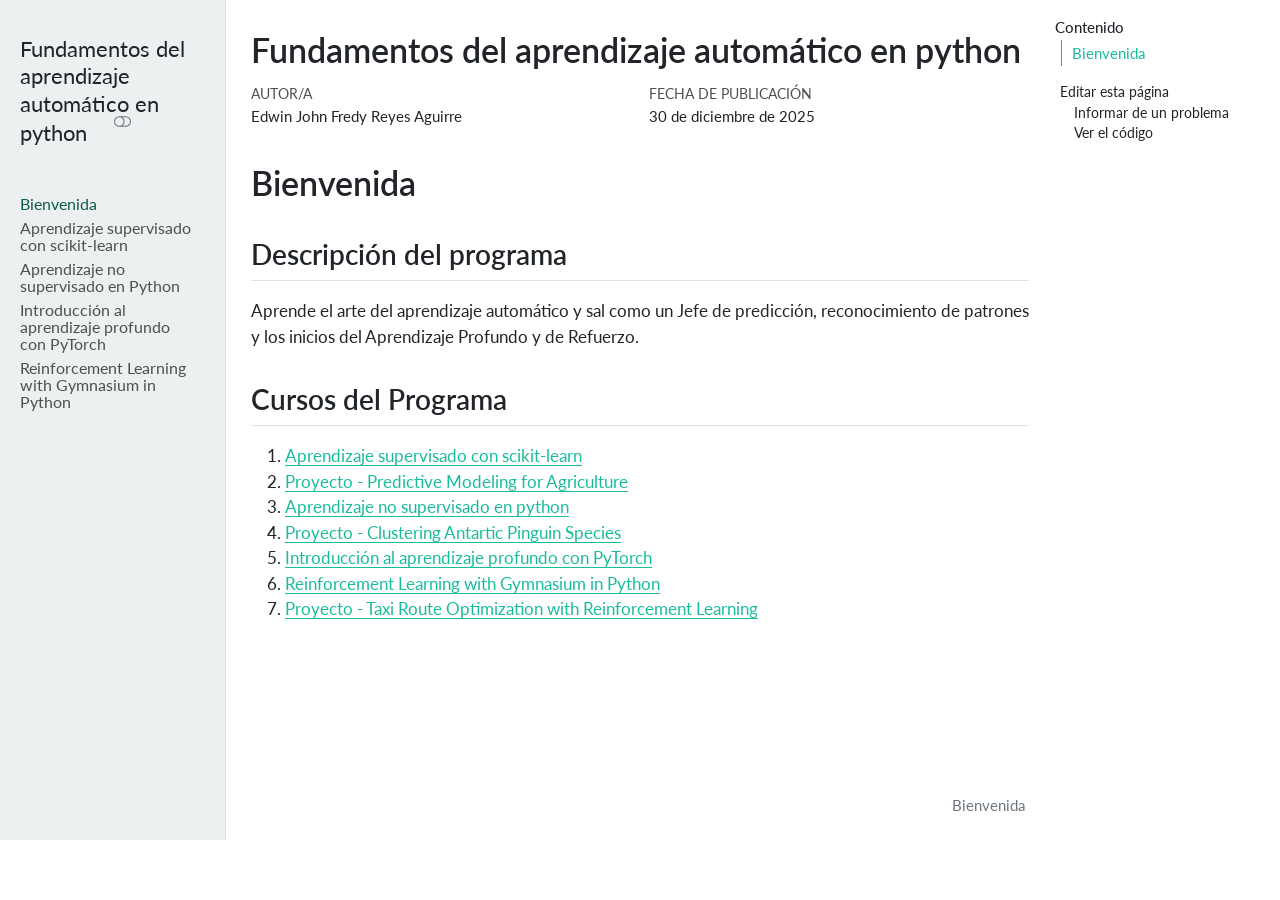
==== commit e0d27524: "Estructura y documentacion de clasificacion" ====
--- a/docs/index.html
+++ b/docs/index.html
@@ -317,7 +317,8 @@
       <ul id="quarto-sidebar-section-1" class="collapse list-unstyled sidebar-section depth1 ">  
           <li class="sidebar-item">
   <div class="sidebar-item-container"> 
-  <a href="./01_Aprendizaje_supervisado_con_scikitlearn/index.html" class="sidebar-item-text sidebar-link"><span class="chapter-title">index.html</span></a>
+  <a href="./01_Aprendizaje_supervisado_con_scikitlearn/index.html" class="sidebar-item-text sidebar-link">
+ <span class="menu-text">Bienvenida</span></a>
   </div>
 </li>
       </ul>
@@ -383,6 +384,7 @@
   <li><a href="#bienvenida" id="toc-bienvenida" class="nav-link active" data-scroll-target="#bienvenida">Bienvenida</a>
   <ul class="collapse">
   <li><a href="#descripción-del-programa" id="toc-descripción-del-programa" class="nav-link" data-scroll-target="#descripción-del-programa">Descripción del programa</a></li>
+  <li><a href="#cursos-del-programa" id="toc-cursos-del-programa" class="nav-link" data-scroll-target="#cursos-del-programa">Cursos del Programa</a></li>
   </ul></li>
   </ul>
 <div class="toc-actions"><ul><li><a href="https://github.com/JohnReyes02/fundamentos-aprendizaje-automatico-python/edit/main/index.qmd" class="toc-action"><i class="bi bi-github"></i>Editar esta página</a></li><li><a href="https://github.com/JohnReyes02/fundamentos-aprendizaje-automatico-python/issues/new" class="toc-action"><i class="bi empty"></i>Informar de un problema</a></li><li><a href="https://github.com/JohnReyes02/fundamentos-aprendizaje-automatico-python/blob/main/index.qmd" class="toc-action"><i class="bi empty"></i>Ver el código</a></li></ul></div></nav>
@@ -410,7 +412,7 @@
     <div>
     <div class="quarto-title-meta-heading">Fecha de publicación</div>
     <div class="quarto-title-meta-contents">
-      <p class="date">29 de diciembre de 2025</p>
+      <p class="date">30 de diciembre de 2025</p>
     </div>
   </div>
   
@@ -427,6 +429,18 @@
 <section id="descripción-del-programa" class="level2">
 <h2 class="anchored" data-anchor-id="descripción-del-programa">Descripción del programa</h2>
 <p>Aprende el arte del aprendizaje automático y sal como un Jefe de predicción, reconocimiento de patrones y los inicios del Aprendizaje Profundo y de Refuerzo.</p>
+</section>
+<section id="cursos-del-programa" class="level2">
+<h2 class="anchored" data-anchor-id="cursos-del-programa">Cursos del Programa</h2>
+<ol type="1">
+<li><a href="./01_Aprendizaje_supervisado_con_scikitlearn/index.html">Aprendizaje supervisado con scikit-learn</a></li>
+<li><a href="">Proyecto - Predictive Modeling for Agriculture</a></li>
+<li><a href="./02_Aprendizaje_no_supervisado_en_python/index.html">Aprendizaje no supervisado en python</a></li>
+<li><a href="">Proyecto - Clustering Antartic Pinguin Species</a></li>
+<li><a href="./03_Introduccion_al_aprendizaje_profundo_con_pytorch/index.html">Introducción al aprendizaje profundo con PyTorch</a></li>
+<li><a href="./04_Reinforcement_learning_with_gymnasium_in_python/index.html">Reinforcement Learning with Gymnasium in Python</a></li>
+<li><a href="">Proyecto - Taxi Route Optimization with Reinforcement Learning</a></li>
+</ol>
 
 
 </section>
@@ -849,8 +863,8 @@
   <div class="nav-page nav-page-previous">
   </div>
   <div class="nav-page nav-page-next">
-      <a href="./01_Aprendizaje_supervisado_con_scikitlearn/index.html" class="pagination-link" aria-label="index.html">
-        <span class="nav-page-text"><span class="chapter-title">index.html</span></span> <i class="bi bi-arrow-right-short"></i>
+      <a href="./01_Aprendizaje_supervisado_con_scikitlearn/index.html" class="pagination-link" aria-label="Bienvenida">
+        <span class="nav-page-text">Bienvenida</span> <i class="bi bi-arrow-right-short"></i>
       </a>
   </div>
 </nav>
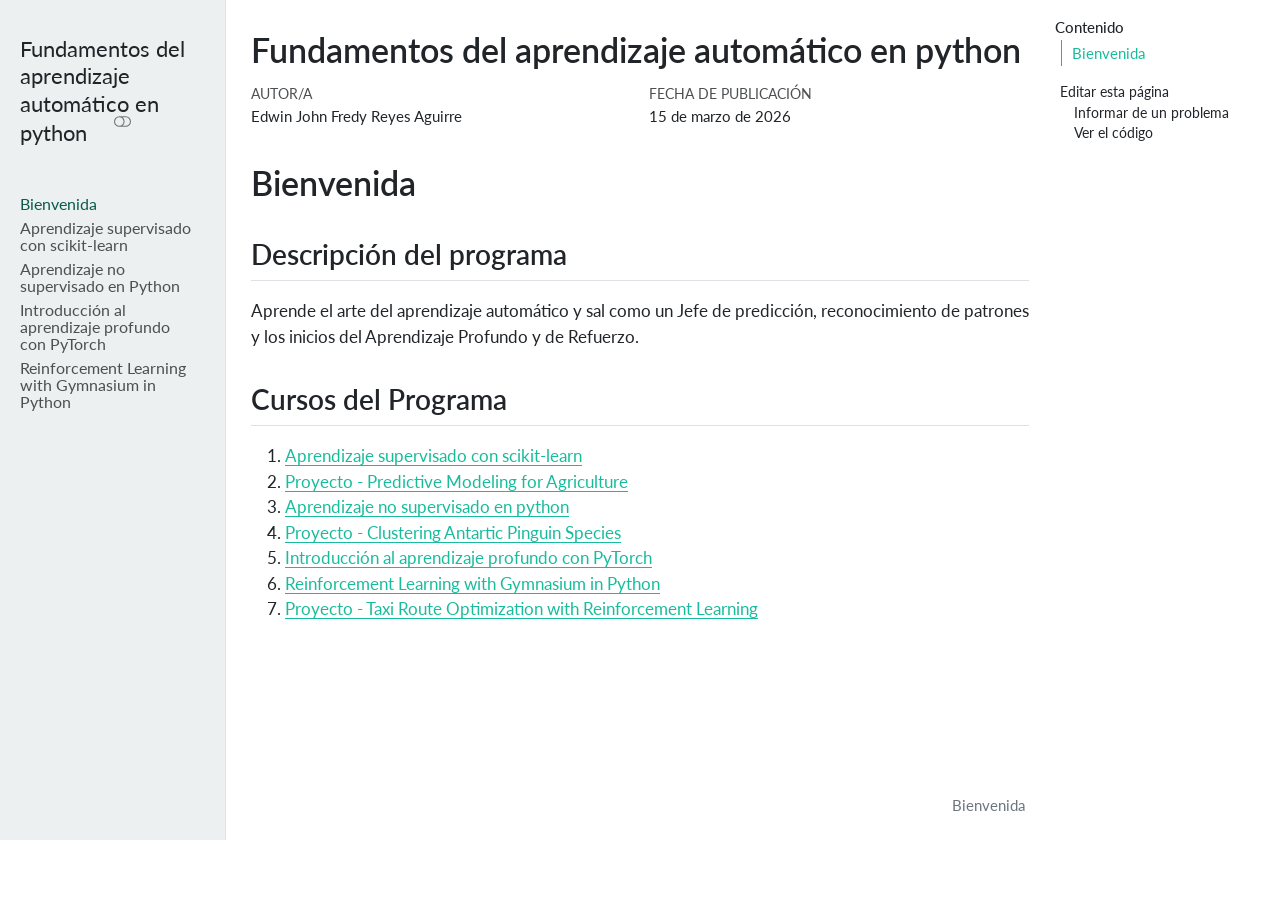
==== commit 4d5be711: "update regresion chapter" ====
--- a/docs/index.html
+++ b/docs/index.html
@@ -321,6 +321,26 @@
  <span class="menu-text">Bienvenida</span></a>
   </div>
 </li>
+          <li class="sidebar-item">
+  <div class="sidebar-item-container"> 
+  <a href="./01_Aprendizaje_supervisado_con_scikitlearn/01_Clasificacion.html" class="sidebar-item-text sidebar-link"><span class="chapter-title">Clasificación</span></a>
+  </div>
+</li>
+          <li class="sidebar-item">
+  <div class="sidebar-item-container"> 
+  <a href="./01_Aprendizaje_supervisado_con_scikitlearn/02_Regresion.html" class="sidebar-item-text sidebar-link"><span class="chapter-title">Regresión</span></a>
+  </div>
+</li>
+          <li class="sidebar-item">
+  <div class="sidebar-item-container"> 
+  <a href="./01_Aprendizaje_supervisado_con_scikitlearn/03_Afinar_tu_modelo.html" class="sidebar-item-text sidebar-link"><span class="chapter-title">Afinar tu modelo</span></a>
+  </div>
+</li>
+          <li class="sidebar-item">
+  <div class="sidebar-item-container"> 
+  <a href="./01_Aprendizaje_supervisado_con_scikitlearn/04_Preprocesamiento_y_canalizaciones.html" class="sidebar-item-text sidebar-link"><span class="chapter-title">Preprocesamiento y canalizaciones</span></a>
+  </div>
+</li>
       </ul>
   </li>
         <li class="sidebar-item sidebar-item-section">
@@ -412,7 +432,7 @@
     <div>
     <div class="quarto-title-meta-heading">Fecha de publicación</div>
     <div class="quarto-title-meta-contents">
-      <p class="date">30 de diciembre de 2025</p>
+      <p class="date">15 de marzo de 2026</p>
     </div>
   </div>
   
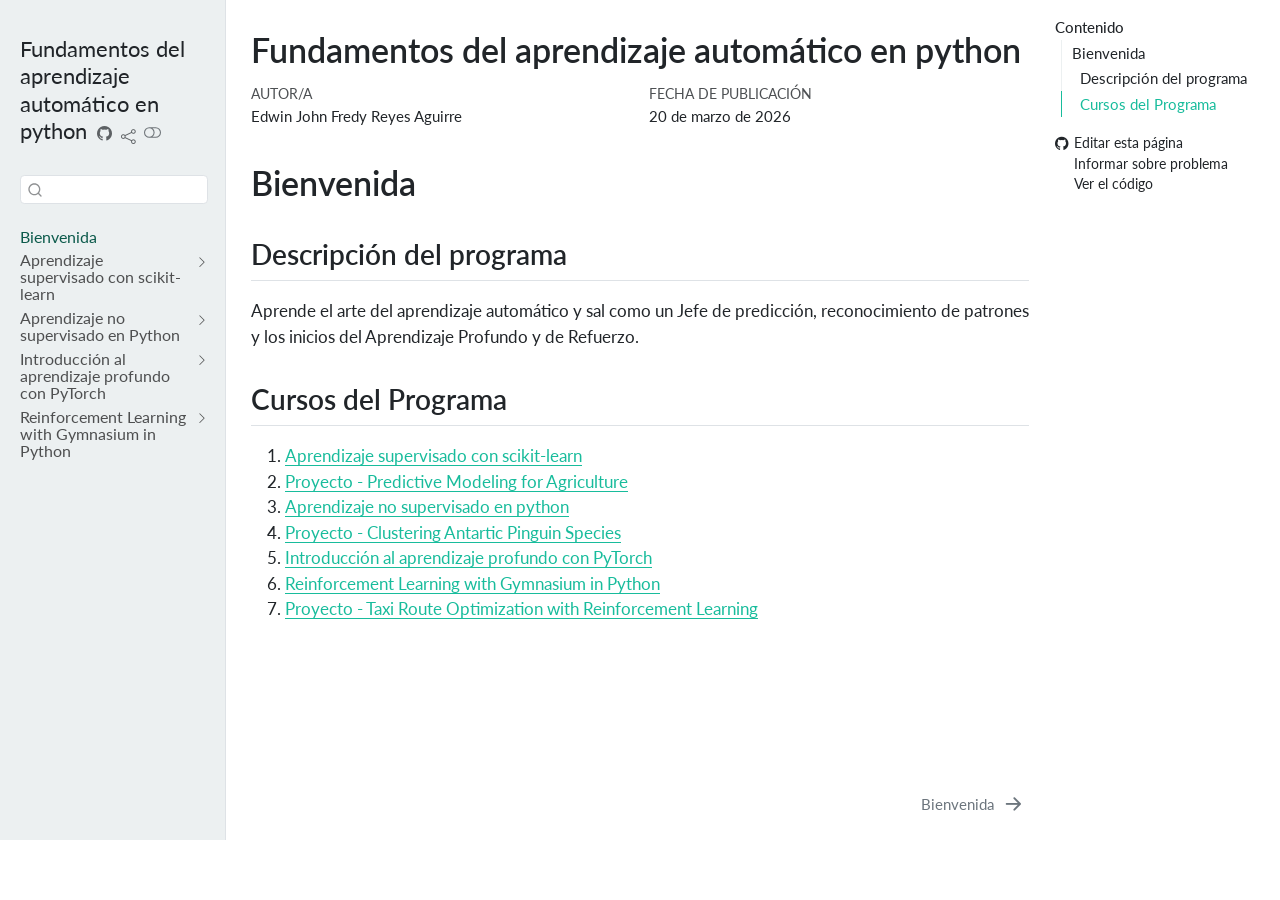
==== commit 0820f3e8: "update" ====
--- a/docs/index.html
+++ b/docs/index.html
@@ -2,7 +2,7 @@
 <html xmlns="http://www.w3.org/1999/xhtml" lang="es" xml:lang="es"><head>
 
 <meta charset="utf-8">
-<meta name="generator" content="quarto-1.7.32">
+<meta name="generator" content="quarto-1.8.27">
 
 <meta name="viewport" content="width=device-width, initial-scale=1.0, user-scalable=yes">
 
@@ -34,18 +34,19 @@
 <link href="./01_Aprendizaje_supervisado_con_scikitlearn/index.html" rel="next">
 <script src="site_libs/quarto-html/quarto.js" type="module"></script>
 <script src="site_libs/quarto-html/tabsets/tabsets.js" type="module"></script>
+<script src="site_libs/quarto-html/axe/axe-check.js" type="module"></script>
 <script src="site_libs/quarto-html/popper.min.js"></script>
 <script src="site_libs/quarto-html/tippy.umd.min.js"></script>
 <script src="site_libs/quarto-html/anchor.min.js"></script>
 <link href="site_libs/quarto-html/tippy.css" rel="stylesheet">
-<link href="site_libs/quarto-html/quarto-syntax-highlighting-37eea08aefeeee20ff55810ff984fec1.css" rel="stylesheet" class="quarto-color-scheme" id="quarto-text-highlighting-styles">
-<link href="site_libs/quarto-html/quarto-syntax-highlighting-dark-2fef5ea3f8957b3e4ecc936fc74692ca.css" rel="stylesheet" class="quarto-color-scheme quarto-color-alternate" id="quarto-text-highlighting-styles">
-<link href="site_libs/quarto-html/quarto-syntax-highlighting-37eea08aefeeee20ff55810ff984fec1.css" rel="stylesheet" class="quarto-color-scheme-extra" id="quarto-text-highlighting-styles">
+<link href="site_libs/quarto-html/quarto-syntax-highlighting-ed96de9b727972fe78a7b5d16c58bf87.css" rel="stylesheet" class="quarto-color-scheme" id="quarto-text-highlighting-styles">
+<link href="site_libs/quarto-html/quarto-syntax-highlighting-dark-4d9afe2b8d18ee9fa5d0d57b5ed4214d.css" rel="stylesheet" class="quarto-color-scheme quarto-color-alternate" id="quarto-text-highlighting-styles">
+<link href="site_libs/quarto-html/quarto-syntax-highlighting-ed96de9b727972fe78a7b5d16c58bf87.css" rel="stylesheet" class="quarto-color-scheme-extra" id="quarto-text-highlighting-styles">
 <script src="site_libs/bootstrap/bootstrap.min.js"></script>
 <link href="site_libs/bootstrap/bootstrap-icons.css" rel="stylesheet">
-<link href="site_libs/bootstrap/bootstrap-5e8cc9216a41cce6523c7b1d157767ec.min.css" rel="stylesheet" append-hash="true" class="quarto-color-scheme" id="quarto-bootstrap" data-mode="light">
-<link href="site_libs/bootstrap/bootstrap-dark-7fdf8adc87078268c1c941beff8fc26f.min.css" rel="stylesheet" append-hash="true" class="quarto-color-scheme quarto-color-alternate" id="quarto-bootstrap" data-mode="dark">
-<link href="site_libs/bootstrap/bootstrap-5e8cc9216a41cce6523c7b1d157767ec.min.css" rel="stylesheet" append-hash="true" class="quarto-color-scheme-extra" id="quarto-bootstrap" data-mode="light">
+<link href="site_libs/bootstrap/bootstrap-63075c2b5a729fb82bbb7a1a80e90653.min.css" rel="stylesheet" append-hash="true" class="quarto-color-scheme" id="quarto-bootstrap" data-mode="light">
+<link href="site_libs/bootstrap/bootstrap-dark-f0afbd6c95f589ea79c3110e65578f87.min.css" rel="stylesheet" append-hash="true" class="quarto-color-scheme quarto-color-alternate" id="quarto-bootstrap" data-mode="dark">
+<link href="site_libs/bootstrap/bootstrap-63075c2b5a729fb82bbb7a1a80e90653.min.css" rel="stylesheet" append-hash="true" class="quarto-color-scheme-extra" id="quarto-bootstrap" data-mode="light">
 <script id="quarto-search-options" type="application/json">{
   "location": "sidebar",
   "copy-button": false,
@@ -60,7 +61,7 @@
   ],
   "show-item-context": false,
   "language": {
-    "search-no-results-text": "Sin resultados",
+    "search-no-results-text": "No se han encontrado resultados",
     "search-matching-documents-text": "documentos encontrados",
     "search-copy-link-title": "Copiar el enlace en la búsqueda",
     "search-hide-matches-text": "Ocultar resultados adicionales",
@@ -407,7 +408,7 @@
   <li><a href="#cursos-del-programa" id="toc-cursos-del-programa" class="nav-link" data-scroll-target="#cursos-del-programa">Cursos del Programa</a></li>
   </ul></li>
   </ul>
-<div class="toc-actions"><ul><li><a href="https://github.com/JohnReyes02/fundamentos-aprendizaje-automatico-python/edit/main/index.qmd" class="toc-action"><i class="bi bi-github"></i>Editar esta página</a></li><li><a href="https://github.com/JohnReyes02/fundamentos-aprendizaje-automatico-python/issues/new" class="toc-action"><i class="bi empty"></i>Informar de un problema</a></li><li><a href="https://github.com/JohnReyes02/fundamentos-aprendizaje-automatico-python/blob/main/index.qmd" class="toc-action"><i class="bi empty"></i>Ver el código</a></li></ul></div></nav>
+<div class="toc-actions"><ul><li><a href="https://github.com/JohnReyes02/fundamentos-aprendizaje-automatico-python/edit/main/index.qmd" class="toc-action"><i class="bi bi-github"></i>Editar esta página</a></li><li><a href="https://github.com/JohnReyes02/fundamentos-aprendizaje-automatico-python/issues/new" class="toc-action"><i class="bi empty"></i>Informar sobre problema</a></li><li><a href="https://github.com/JohnReyes02/fundamentos-aprendizaje-automatico-python/blob/main/index.qmd" class="toc-action"><i class="bi empty"></i>Ver el código</a></li></ul></div></nav>
     </div>
 <!-- main -->
 <main class="content" id="quarto-document-content">
@@ -432,7 +433,7 @@
     <div>
     <div class="quarto-title-meta-heading">Fecha de publicación</div>
     <div class="quarto-title-meta-contents">
-      <p class="date">15 de marzo de 2026</p>
+      <p class="date">20 de marzo de 2026</p>
     </div>
   </div>
   
@@ -531,13 +532,14 @@
       e.clearSelection();
     }
     const getTextToCopy = function(trigger) {
-        const codeEl = trigger.previousElementSibling.cloneNode(true);
-        for (const childEl of codeEl.children) {
-          if (isCodeAnnotation(childEl)) {
-            childEl.remove();
-          }
-        }
-        return codeEl.innerText;
+      const outerScaffold = trigger.parentElement.cloneNode(true);
+      const codeEl = outerScaffold.querySelector('code');
+      for (const childEl of codeEl.children) {
+        if (isCodeAnnotation(childEl)) {
+          childEl.remove();
+        }
+      }
+      return codeEl.innerText;
     }
     const clipboard = new window.ClipboardJS('.code-copy-button:not([data-in-quarto-modal])', {
       text: getTextToCopy
@@ -893,4 +895,4 @@
 
 
 
-<footer class="footer"><div class="nav-footer"><div class="nav-footer-center"><div class="toc-actions d-sm-block d-md-none"><ul><li><a href="https://github.com/JohnReyes02/fundamentos-aprendizaje-automatico-python/edit/main/index.qmd" class="toc-action"><i class="bi bi-github"></i>Editar esta página</a></li><li><a href="https://github.com/JohnReyes02/fundamentos-aprendizaje-automatico-python/issues/new" class="toc-action"><i class="bi empty"></i>Informar de un problema</a></li><li><a href="https://github.com/JohnReyes02/fundamentos-aprendizaje-automatico-python/blob/main/index.qmd" class="toc-action"><i class="bi empty"></i>Ver el código</a></li></ul></div></div></div></footer></body></html>+<footer class="footer"><div class="nav-footer"><div class="nav-footer-center"><div class="toc-actions d-sm-block d-md-none"><ul><li><a href="https://github.com/JohnReyes02/fundamentos-aprendizaje-automatico-python/edit/main/index.qmd" class="toc-action"><i class="bi bi-github"></i>Editar esta página</a></li><li><a href="https://github.com/JohnReyes02/fundamentos-aprendizaje-automatico-python/issues/new" class="toc-action"><i class="bi empty"></i>Informar sobre problema</a></li><li><a href="https://github.com/JohnReyes02/fundamentos-aprendizaje-automatico-python/blob/main/index.qmd" class="toc-action"><i class="bi empty"></i>Ver el código</a></li></ul></div></div></div></footer></body></html>
--- a/docs/site_libs/quarto-html/quarto-syntax-highlighting-ed96de9b727972fe78a7b5d16c58bf87.css
+++ b/docs/site_libs/quarto-html/quarto-syntax-highlighting-ed96de9b727972fe78a7b5d16c58bf87.css
@@ -0,0 +1,236 @@
+/* quarto syntax highlight colors */
+:root {
+  --quarto-hl-ot-color: #003B4F;
+  --quarto-hl-at-color: #657422;
+  --quarto-hl-ss-color: #20794D;
+  --quarto-hl-an-color: #5E5E5E;
+  --quarto-hl-fu-color: #4758AB;
+  --quarto-hl-st-color: #20794D;
+  --quarto-hl-cf-color: #003B4F;
+  --quarto-hl-op-color: #5E5E5E;
+  --quarto-hl-er-color: #AD0000;
+  --quarto-hl-bn-color: #AD0000;
+  --quarto-hl-al-color: #AD0000;
+  --quarto-hl-va-color: #111111;
+  --quarto-hl-bu-color: inherit;
+  --quarto-hl-ex-color: inherit;
+  --quarto-hl-pp-color: #AD0000;
+  --quarto-hl-in-color: #5E5E5E;
+  --quarto-hl-vs-color: #20794D;
+  --quarto-hl-wa-color: #5E5E5E;
+  --quarto-hl-do-color: #5E5E5E;
+  --quarto-hl-im-color: #00769E;
+  --quarto-hl-ch-color: #20794D;
+  --quarto-hl-dt-color: #AD0000;
+  --quarto-hl-fl-color: #AD0000;
+  --quarto-hl-co-color: #5E5E5E;
+  --quarto-hl-cv-color: #5E5E5E;
+  --quarto-hl-cn-color: #8f5902;
+  --quarto-hl-sc-color: #5E5E5E;
+  --quarto-hl-dv-color: #AD0000;
+  --quarto-hl-kw-color: #003B4F;
+}
+
+/* other quarto variables */
+:root {
+  --quarto-font-monospace: SFMono-Regular, Menlo, Monaco, Consolas, "Liberation Mono", "Courier New", monospace;
+}
+
+/* syntax highlight based on Pandoc's rules */
+pre > code.sourceCode > span {
+  color: #003B4F;
+}
+
+code.sourceCode > span {
+  color: #003B4F;
+}
+
+div.sourceCode,
+div.sourceCode pre.sourceCode {
+  color: #003B4F;
+}
+
+/* Normal */
+code span {
+  color: #003B4F;
+}
+
+/* Alert */
+code span.al {
+  color: #AD0000;
+  font-style: inherit;
+}
+
+/* Annotation */
+code span.an {
+  color: #5E5E5E;
+  font-style: inherit;
+}
+
+/* Attribute */
+code span.at {
+  color: #657422;
+  font-style: inherit;
+}
+
+/* BaseN */
+code span.bn {
+  color: #AD0000;
+  font-style: inherit;
+}
+
+/* BuiltIn */
+code span.bu {
+  font-style: inherit;
+}
+
+/* ControlFlow */
+code span.cf {
+  color: #003B4F;
+  font-weight: bold;
+  font-style: inherit;
+}
+
+/* Char */
+code span.ch {
+  color: #20794D;
+  font-style: inherit;
+}
+
+/* Constant */
+code span.cn {
+  color: #8f5902;
+  font-style: inherit;
+}
+
+/* Comment */
+code span.co {
+  color: #5E5E5E;
+  font-style: inherit;
+}
+
+/* CommentVar */
+code span.cv {
+  color: #5E5E5E;
+  font-style: italic;
+}
+
+/* Documentation */
+code span.do {
+  color: #5E5E5E;
+  font-style: italic;
+}
+
+/* DataType */
+code span.dt {
+  color: #AD0000;
+  font-style: inherit;
+}
+
+/* DecVal */
+code span.dv {
+  color: #AD0000;
+  font-style: inherit;
+}
+
+/* Error */
+code span.er {
+  color: #AD0000;
+  font-style: inherit;
+}
+
+/* Extension */
+code span.ex {
+  font-style: inherit;
+}
+
+/* Float */
+code span.fl {
+  color: #AD0000;
+  font-style: inherit;
+}
+
+/* Function */
+code span.fu {
+  color: #4758AB;
+  font-style: inherit;
+}
+
+/* Import */
+code span.im {
+  color: #00769E;
+  font-style: inherit;
+}
+
+/* Information */
+code span.in {
+  color: #5E5E5E;
+  font-style: inherit;
+}
+
+/* Keyword */
+code span.kw {
+  color: #003B4F;
+  font-weight: bold;
+  font-style: inherit;
+}
+
+/* Operator */
+code span.op {
+  color: #5E5E5E;
+  font-style: inherit;
+}
+
+/* Other */
+code span.ot {
+  color: #003B4F;
+  font-style: inherit;
+}
+
+/* Preprocessor */
+code span.pp {
+  color: #AD0000;
+  font-style: inherit;
+}
+
+/* SpecialChar */
+code span.sc {
+  color: #5E5E5E;
+  font-style: inherit;
+}
+
+/* SpecialString */
+code span.ss {
+  color: #20794D;
+  font-style: inherit;
+}
+
+/* String */
+code span.st {
+  color: #20794D;
+  font-style: inherit;
+}
+
+/* Variable */
+code span.va {
+  color: #111111;
+  font-style: inherit;
+}
+
+/* VerbatimString */
+code span.vs {
+  color: #20794D;
+  font-style: inherit;
+}
+
+/* Warning */
+code span.wa {
+  color: #5E5E5E;
+  font-style: italic;
+}
+
+.prevent-inlining {
+  content: "</";
+}
+
+/*# sourceMappingURL=0920dd6d7437995b8cdf7429764427b1.css.map */
--- a/docs/site_libs/quarto-html/quarto-syntax-highlighting-dark-4d9afe2b8d18ee9fa5d0d57b5ed4214d.css
+++ b/docs/site_libs/quarto-html/quarto-syntax-highlighting-dark-4d9afe2b8d18ee9fa5d0d57b5ed4214d.css
@@ -0,0 +1,219 @@
+/* quarto syntax highlight colors */
+:root {
+  --quarto-hl-al-color: #f07178;
+  --quarto-hl-an-color: #d4d0ab;
+  --quarto-hl-at-color: #00e0e0;
+  --quarto-hl-bn-color: #d4d0ab;
+  --quarto-hl-bu-color: #abe338;
+  --quarto-hl-ch-color: #abe338;
+  --quarto-hl-co-color: #f8f8f2;
+  --quarto-hl-cv-color: #ffd700;
+  --quarto-hl-cn-color: #ffd700;
+  --quarto-hl-cf-color: #ffa07a;
+  --quarto-hl-dt-color: #ffa07a;
+  --quarto-hl-dv-color: #d4d0ab;
+  --quarto-hl-do-color: #f8f8f2;
+  --quarto-hl-er-color: #f07178;
+  --quarto-hl-ex-color: #00e0e0;
+  --quarto-hl-fl-color: #d4d0ab;
+  --quarto-hl-fu-color: #ffa07a;
+  --quarto-hl-im-color: #abe338;
+  --quarto-hl-in-color: #d4d0ab;
+  --quarto-hl-kw-color: #ffa07a;
+  --quarto-hl-op-color: #ffa07a;
+  --quarto-hl-ot-color: #00e0e0;
+  --quarto-hl-pp-color: #dcc6e0;
+  --quarto-hl-re-color: #00e0e0;
+  --quarto-hl-sc-color: #abe338;
+  --quarto-hl-ss-color: #abe338;
+  --quarto-hl-st-color: #abe338;
+  --quarto-hl-va-color: #00e0e0;
+  --quarto-hl-vs-color: #abe338;
+  --quarto-hl-wa-color: #dcc6e0;
+}
+
+/* other quarto variables */
+:root {
+  --quarto-font-monospace: SFMono-Regular, Menlo, Monaco, Consolas, "Liberation Mono", "Courier New", monospace;
+}
+
+/* syntax highlight based on Pandoc's rules */
+pre > code.sourceCode > span {
+  color: #f8f8f2;
+}
+
+code.sourceCode > span {
+  color: #f8f8f2;
+}
+
+div.sourceCode,
+div.sourceCode pre.sourceCode {
+  color: #f8f8f2;
+}
+
+/* Normal */
+code span {
+  color: #f8f8f2;
+}
+
+/* Alert */
+code span.al {
+  color: #f07178;
+}
+
+/* Annotation */
+code span.an {
+  color: #d4d0ab;
+}
+
+/* Attribute */
+code span.at {
+  color: #00e0e0;
+}
+
+/* BaseN */
+code span.bn {
+  color: #d4d0ab;
+}
+
+/* BuiltIn */
+code span.bu {
+  color: #abe338;
+}
+
+/* ControlFlow */
+code span.cf {
+  font-weight: bold;
+  color: #ffa07a;
+}
+
+/* Char */
+code span.ch {
+  color: #abe338;
+}
+
+/* Constant */
+code span.cn {
+  color: #ffd700;
+}
+
+/* Comment */
+code span.co {
+  font-style: italic;
+  color: #f8f8f2;
+}
+
+/* CommentVar */
+code span.cv {
+  color: #ffd700;
+}
+
+/* Documentation */
+code span.do {
+  color: #f8f8f2;
+}
+
+/* DataType */
+code span.dt {
+  color: #ffa07a;
+}
+
+/* DecVal */
+code span.dv {
+  color: #d4d0ab;
+}
+
+/* Error */
+code span.er {
+  color: #f07178;
+  text-decoration: underline;
+}
+
+/* Extension */
+code span.ex {
+  font-weight: bold;
+  color: #00e0e0;
+}
+
+/* Float */
+code span.fl {
+  color: #d4d0ab;
+}
+
+/* Function */
+code span.fu {
+  color: #ffa07a;
+}
+
+/* Import */
+code span.im {
+  color: #abe338;
+}
+
+/* Information */
+code span.in {
+  color: #d4d0ab;
+}
+
+/* Keyword */
+code span.kw {
+  font-weight: bold;
+  color: #ffa07a;
+}
+
+/* Operator */
+code span.op {
+  color: #ffa07a;
+}
+
+/* Other */
+code span.ot {
+  color: #00e0e0;
+}
+
+/* Preprocessor */
+code span.pp {
+  color: #dcc6e0;
+}
+
+/* RegionMarker */
+code span.re {
+  background-color: #f8f8f2;
+  color: #00e0e0;
+}
+
+/* SpecialChar */
+code span.sc {
+  color: #abe338;
+}
+
+/* SpecialString */
+code span.ss {
+  color: #abe338;
+}
+
+/* String */
+code span.st {
+  color: #abe338;
+}
+
+/* Variable */
+code span.va {
+  color: #00e0e0;
+}
+
+/* VerbatimString */
+code span.vs {
+  color: #abe338;
+}
+
+/* Warning */
+code span.wa {
+  color: #dcc6e0;
+}
+
+.prevent-inlining {
+  content: "</";
+}
+
+/*# sourceMappingURL=86edf53ecdff796acf02dbceed379426.css.map */
--- a/docs/site_libs/quarto-html/quarto-syntax-highlighting-ed96de9b727972fe78a7b5d16c58bf87.css
+++ b/docs/site_libs/quarto-html/quarto-syntax-highlighting-ed96de9b727972fe78a7b5d16c58bf87.css
@@ -0,0 +1,236 @@
+/* quarto syntax highlight colors */
+:root {
+  --quarto-hl-ot-color: #003B4F;
+  --quarto-hl-at-color: #657422;
+  --quarto-hl-ss-color: #20794D;
+  --quarto-hl-an-color: #5E5E5E;
+  --quarto-hl-fu-color: #4758AB;
+  --quarto-hl-st-color: #20794D;
+  --quarto-hl-cf-color: #003B4F;
+  --quarto-hl-op-color: #5E5E5E;
+  --quarto-hl-er-color: #AD0000;
+  --quarto-hl-bn-color: #AD0000;
+  --quarto-hl-al-color: #AD0000;
+  --quarto-hl-va-color: #111111;
+  --quarto-hl-bu-color: inherit;
+  --quarto-hl-ex-color: inherit;
+  --quarto-hl-pp-color: #AD0000;
+  --quarto-hl-in-color: #5E5E5E;
+  --quarto-hl-vs-color: #20794D;
+  --quarto-hl-wa-color: #5E5E5E;
+  --quarto-hl-do-color: #5E5E5E;
+  --quarto-hl-im-color: #00769E;
+  --quarto-hl-ch-color: #20794D;
+  --quarto-hl-dt-color: #AD0000;
+  --quarto-hl-fl-color: #AD0000;
+  --quarto-hl-co-color: #5E5E5E;
+  --quarto-hl-cv-color: #5E5E5E;
+  --quarto-hl-cn-color: #8f5902;
+  --quarto-hl-sc-color: #5E5E5E;
+  --quarto-hl-dv-color: #AD0000;
+  --quarto-hl-kw-color: #003B4F;
+}
+
+/* other quarto variables */
+:root {
+  --quarto-font-monospace: SFMono-Regular, Menlo, Monaco, Consolas, "Liberation Mono", "Courier New", monospace;
+}
+
+/* syntax highlight based on Pandoc's rules */
+pre > code.sourceCode > span {
+  color: #003B4F;
+}
+
+code.sourceCode > span {
+  color: #003B4F;
+}
+
+div.sourceCode,
+div.sourceCode pre.sourceCode {
+  color: #003B4F;
+}
+
+/* Normal */
+code span {
+  color: #003B4F;
+}
+
+/* Alert */
+code span.al {
+  color: #AD0000;
+  font-style: inherit;
+}
+
+/* Annotation */
+code span.an {
+  color: #5E5E5E;
+  font-style: inherit;
+}
+
+/* Attribute */
+code span.at {
+  color: #657422;
+  font-style: inherit;
+}
+
+/* BaseN */
+code span.bn {
+  color: #AD0000;
+  font-style: inherit;
+}
+
+/* BuiltIn */
+code span.bu {
+  font-style: inherit;
+}
+
+/* ControlFlow */
+code span.cf {
+  color: #003B4F;
+  font-weight: bold;
+  font-style: inherit;
+}
+
+/* Char */
+code span.ch {
+  color: #20794D;
+  font-style: inherit;
+}
+
+/* Constant */
+code span.cn {
+  color: #8f5902;
+  font-style: inherit;
+}
+
+/* Comment */
+code span.co {
+  color: #5E5E5E;
+  font-style: inherit;
+}
+
+/* CommentVar */
+code span.cv {
+  color: #5E5E5E;
+  font-style: italic;
+}
+
+/* Documentation */
+code span.do {
+  color: #5E5E5E;
+  font-style: italic;
+}
+
+/* DataType */
+code span.dt {
+  color: #AD0000;
+  font-style: inherit;
+}
+
+/* DecVal */
+code span.dv {
+  color: #AD0000;
+  font-style: inherit;
+}
+
+/* Error */
+code span.er {
+  color: #AD0000;
+  font-style: inherit;
+}
+
+/* Extension */
+code span.ex {
+  font-style: inherit;
+}
+
+/* Float */
+code span.fl {
+  color: #AD0000;
+  font-style: inherit;
+}
+
+/* Function */
+code span.fu {
+  color: #4758AB;
+  font-style: inherit;
+}
+
+/* Import */
+code span.im {
+  color: #00769E;
+  font-style: inherit;
+}
+
+/* Information */
+code span.in {
+  color: #5E5E5E;
+  font-style: inherit;
+}
+
+/* Keyword */
+code span.kw {
+  color: #003B4F;
+  font-weight: bold;
+  font-style: inherit;
+}
+
+/* Operator */
+code span.op {
+  color: #5E5E5E;
+  font-style: inherit;
+}
+
+/* Other */
+code span.ot {
+  color: #003B4F;
+  font-style: inherit;
+}
+
+/* Preprocessor */
+code span.pp {
+  color: #AD0000;
+  font-style: inherit;
+}
+
+/* SpecialChar */
+code span.sc {
+  color: #5E5E5E;
+  font-style: inherit;
+}
+
+/* SpecialString */
+code span.ss {
+  color: #20794D;
+  font-style: inherit;
+}
+
+/* String */
+code span.st {
+  color: #20794D;
+  font-style: inherit;
+}
+
+/* Variable */
+code span.va {
+  color: #111111;
+  font-style: inherit;
+}
+
+/* VerbatimString */
+code span.vs {
+  color: #20794D;
+  font-style: inherit;
+}
+
+/* Warning */
+code span.wa {
+  color: #5E5E5E;
+  font-style: italic;
+}
+
+.prevent-inlining {
+  content: "</";
+}
+
+/*# sourceMappingURL=0920dd6d7437995b8cdf7429764427b1.css.map */
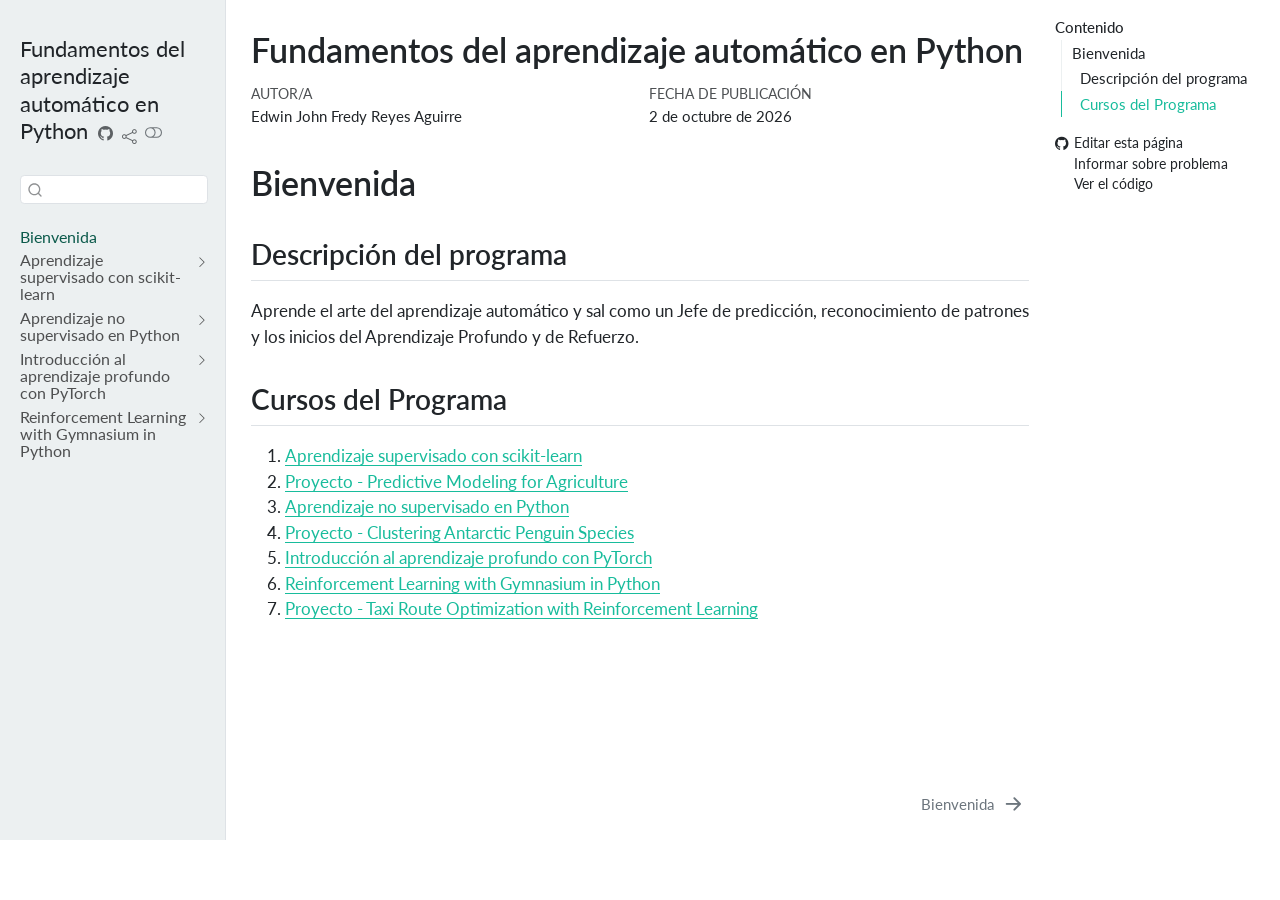
==== commit b33fead1: "WIP: avances de la Mac mini antes de sincronizar" ====
--- a/docs/index.html
+++ b/docs/index.html
@@ -8,7 +8,7 @@
 
 <meta name="author" content="Edwin John Fredy Reyes Aguirre">
 
-<title>Fundamentos del aprendizaje automático en python</title>
+<title>Fundamentos del aprendizaje automático en Python</title>
 <style>
 code{white-space: pre-wrap;}
 span.smallcaps{font-variant: small-caps;}
@@ -264,7 +264,7 @@
   <nav id="quarto-sidebar" class="sidebar collapse collapse-horizontal quarto-sidebar-collapse-item sidebar-navigation docked overflow-auto">
     <div class="pt-lg-2 mt-2 text-left sidebar-header">
     <div class="sidebar-title mb-0 py-0">
-      <a href="./">Fundamentos del aprendizaje automático en python</a> 
+      <a href="./">Fundamentos del aprendizaje automático en Python</a> 
         <div class="sidebar-tools-main tools-wide">
     <a href="https://github.com/JohnReyes02/fundamentos-aprendizaje-automatico-python" title="Ejecutar el código" class="quarto-navigation-tool px-1" aria-label="Ejecutar el código"><i class="bi bi-github"></i></a>
     <div class="dropdown">
@@ -416,7 +416,7 @@
 
 <header id="title-block-header" class="quarto-title-block default">
 <div class="quarto-title">
-<h1 class="title">Fundamentos del aprendizaje automático en python</h1>
+<h1 class="title">Fundamentos del aprendizaje automático en Python</h1>
 </div>
 
 
@@ -433,7 +433,7 @@
     <div>
     <div class="quarto-title-meta-heading">Fecha de publicación</div>
     <div class="quarto-title-meta-contents">
-      <p class="date">20 de marzo de 2026</p>
+      <p class="date">2 de octubre de 2026</p>
     </div>
   </div>
   
@@ -456,8 +456,8 @@
 <ol type="1">
 <li><a href="./01_Aprendizaje_supervisado_con_scikitlearn/index.html">Aprendizaje supervisado con scikit-learn</a></li>
 <li><a href="">Proyecto - Predictive Modeling for Agriculture</a></li>
-<li><a href="./02_Aprendizaje_no_supervisado_en_python/index.html">Aprendizaje no supervisado en python</a></li>
-<li><a href="">Proyecto - Clustering Antartic Pinguin Species</a></li>
+<li><a href="./02_Aprendizaje_no_supervisado_en_python/index.html">Aprendizaje no supervisado en Python</a></li>
+<li><a href="">Proyecto - Clustering Antarctic Penguin Species</a></li>
 <li><a href="./03_Introduccion_al_aprendizaje_profundo_con_pytorch/index.html">Introducción al aprendizaje profundo con PyTorch</a></li>
 <li><a href="./04_Reinforcement_learning_with_gymnasium_in_python/index.html">Reinforcement Learning with Gymnasium in Python</a></li>
 <li><a href="">Proyecto - Taxi Route Optimization with Reinforcement Learning</a></li>
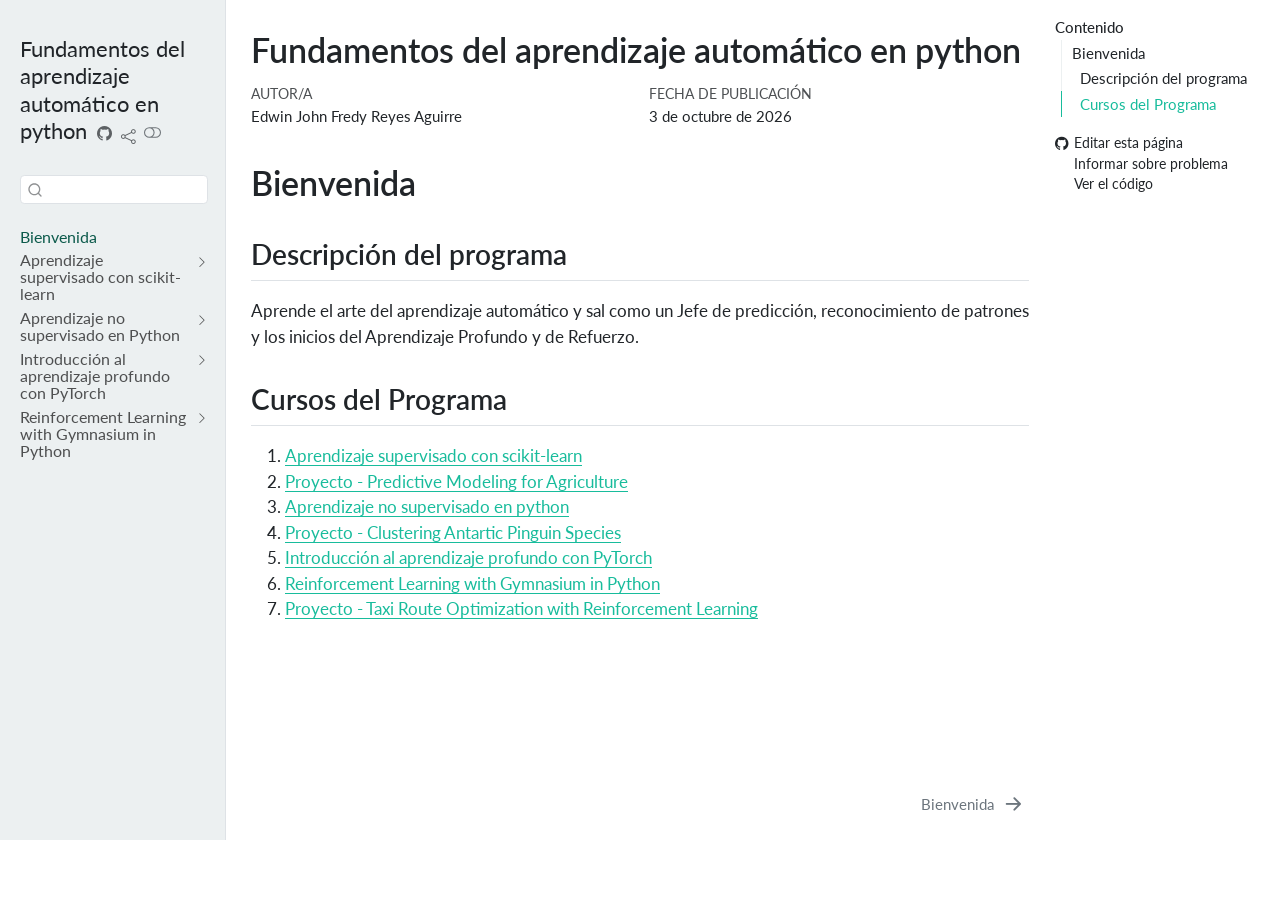
==== commit 5098c477: "chore: limpiar dependencias y artefactos generados" ====
--- a/docs/index.html
+++ b/docs/index.html
@@ -8,7 +8,7 @@
 
 <meta name="author" content="Edwin John Fredy Reyes Aguirre">
 
-<title>Fundamentos del aprendizaje automático en Python</title>
+<title>Fundamentos del aprendizaje automático en python</title>
 <style>
 code{white-space: pre-wrap;}
 span.smallcaps{font-variant: small-caps;}
@@ -264,7 +264,7 @@
   <nav id="quarto-sidebar" class="sidebar collapse collapse-horizontal quarto-sidebar-collapse-item sidebar-navigation docked overflow-auto">
     <div class="pt-lg-2 mt-2 text-left sidebar-header">
     <div class="sidebar-title mb-0 py-0">
-      <a href="./">Fundamentos del aprendizaje automático en Python</a> 
+      <a href="./">Fundamentos del aprendizaje automático en python</a> 
         <div class="sidebar-tools-main tools-wide">
     <a href="https://github.com/JohnReyes02/fundamentos-aprendizaje-automatico-python" title="Ejecutar el código" class="quarto-navigation-tool px-1" aria-label="Ejecutar el código"><i class="bi bi-github"></i></a>
     <div class="dropdown">
@@ -371,7 +371,28 @@
       <ul id="quarto-sidebar-section-3" class="collapse list-unstyled sidebar-section depth1 ">  
           <li class="sidebar-item">
   <div class="sidebar-item-container"> 
-  <a href="./03_Introduccion_al_aprendizaje_profundo_con_pytorch/index.html" class="sidebar-item-text sidebar-link"><span class="chapter-title">index.html</span></a>
+  <a href="./03_Introduccion_al_aprendizaje_profundo_con_pytorch/index.html" class="sidebar-item-text sidebar-link">
+ <span class="menu-text">Bienvenida</span></a>
+  </div>
+</li>
+          <li class="sidebar-item">
+  <div class="sidebar-item-container"> 
+  <a href="./03_Introduccion_al_aprendizaje_profundo_con_pytorch/01_Introduccion_a_pytorch.html" class="sidebar-item-text sidebar-link"><span class="chapter-title">Introducción a PyTorch, una biblioteca de aprendizaje profundo</span></a>
+  </div>
+</li>
+          <li class="sidebar-item">
+  <div class="sidebar-item-container"> 
+  <a href="./03_Introduccion_al_aprendizaje_profundo_con_pytorch/02_Hiperparametros_y_arquitectura_de_rn.html" class="sidebar-item-text sidebar-link"><span class="chapter-title">02_Hiperparametros_y_arquitectura_de_rn.html</span></a>
+  </div>
+</li>
+          <li class="sidebar-item">
+  <div class="sidebar-item-container"> 
+  <a href="./03_Introduccion_al_aprendizaje_profundo_con_pytorch/03_Entrenar_una_red_neuronal_con_pytorch.html" class="sidebar-item-text sidebar-link"><span class="chapter-title">03_Entrenar_una_red_neuronal_con_pytorch.html</span></a>
+  </div>
+</li>
+          <li class="sidebar-item">
+  <div class="sidebar-item-container"> 
+  <a href="./03_Introduccion_al_aprendizaje_profundo_con_pytorch/04_Evaluacion_y_mejora_de_los_modelos.html" class="sidebar-item-text sidebar-link"><span class="chapter-title">04_Evaluacion_y_mejora_de_los_modelos.html</span></a>
   </div>
 </li>
       </ul>
@@ -416,7 +437,7 @@
 
 <header id="title-block-header" class="quarto-title-block default">
 <div class="quarto-title">
-<h1 class="title">Fundamentos del aprendizaje automático en Python</h1>
+<h1 class="title">Fundamentos del aprendizaje automático en python</h1>
 </div>
 
 
@@ -433,7 +454,7 @@
     <div>
     <div class="quarto-title-meta-heading">Fecha de publicación</div>
     <div class="quarto-title-meta-contents">
-      <p class="date">2 de octubre de 2026</p>
+      <p class="date">3 de octubre de 2026</p>
     </div>
   </div>
   
@@ -456,8 +477,8 @@
 <ol type="1">
 <li><a href="./01_Aprendizaje_supervisado_con_scikitlearn/index.html">Aprendizaje supervisado con scikit-learn</a></li>
 <li><a href="">Proyecto - Predictive Modeling for Agriculture</a></li>
-<li><a href="./02_Aprendizaje_no_supervisado_en_python/index.html">Aprendizaje no supervisado en Python</a></li>
-<li><a href="">Proyecto - Clustering Antarctic Penguin Species</a></li>
+<li><a href="./02_Aprendizaje_no_supervisado_en_python/index.html">Aprendizaje no supervisado en python</a></li>
+<li><a href="">Proyecto - Clustering Antartic Pinguin Species</a></li>
 <li><a href="./03_Introduccion_al_aprendizaje_profundo_con_pytorch/index.html">Introducción al aprendizaje profundo con PyTorch</a></li>
 <li><a href="./04_Reinforcement_learning_with_gymnasium_in_python/index.html">Reinforcement Learning with Gymnasium in Python</a></li>
 <li><a href="">Proyecto - Taxi Route Optimization with Reinforcement Learning</a></li>
